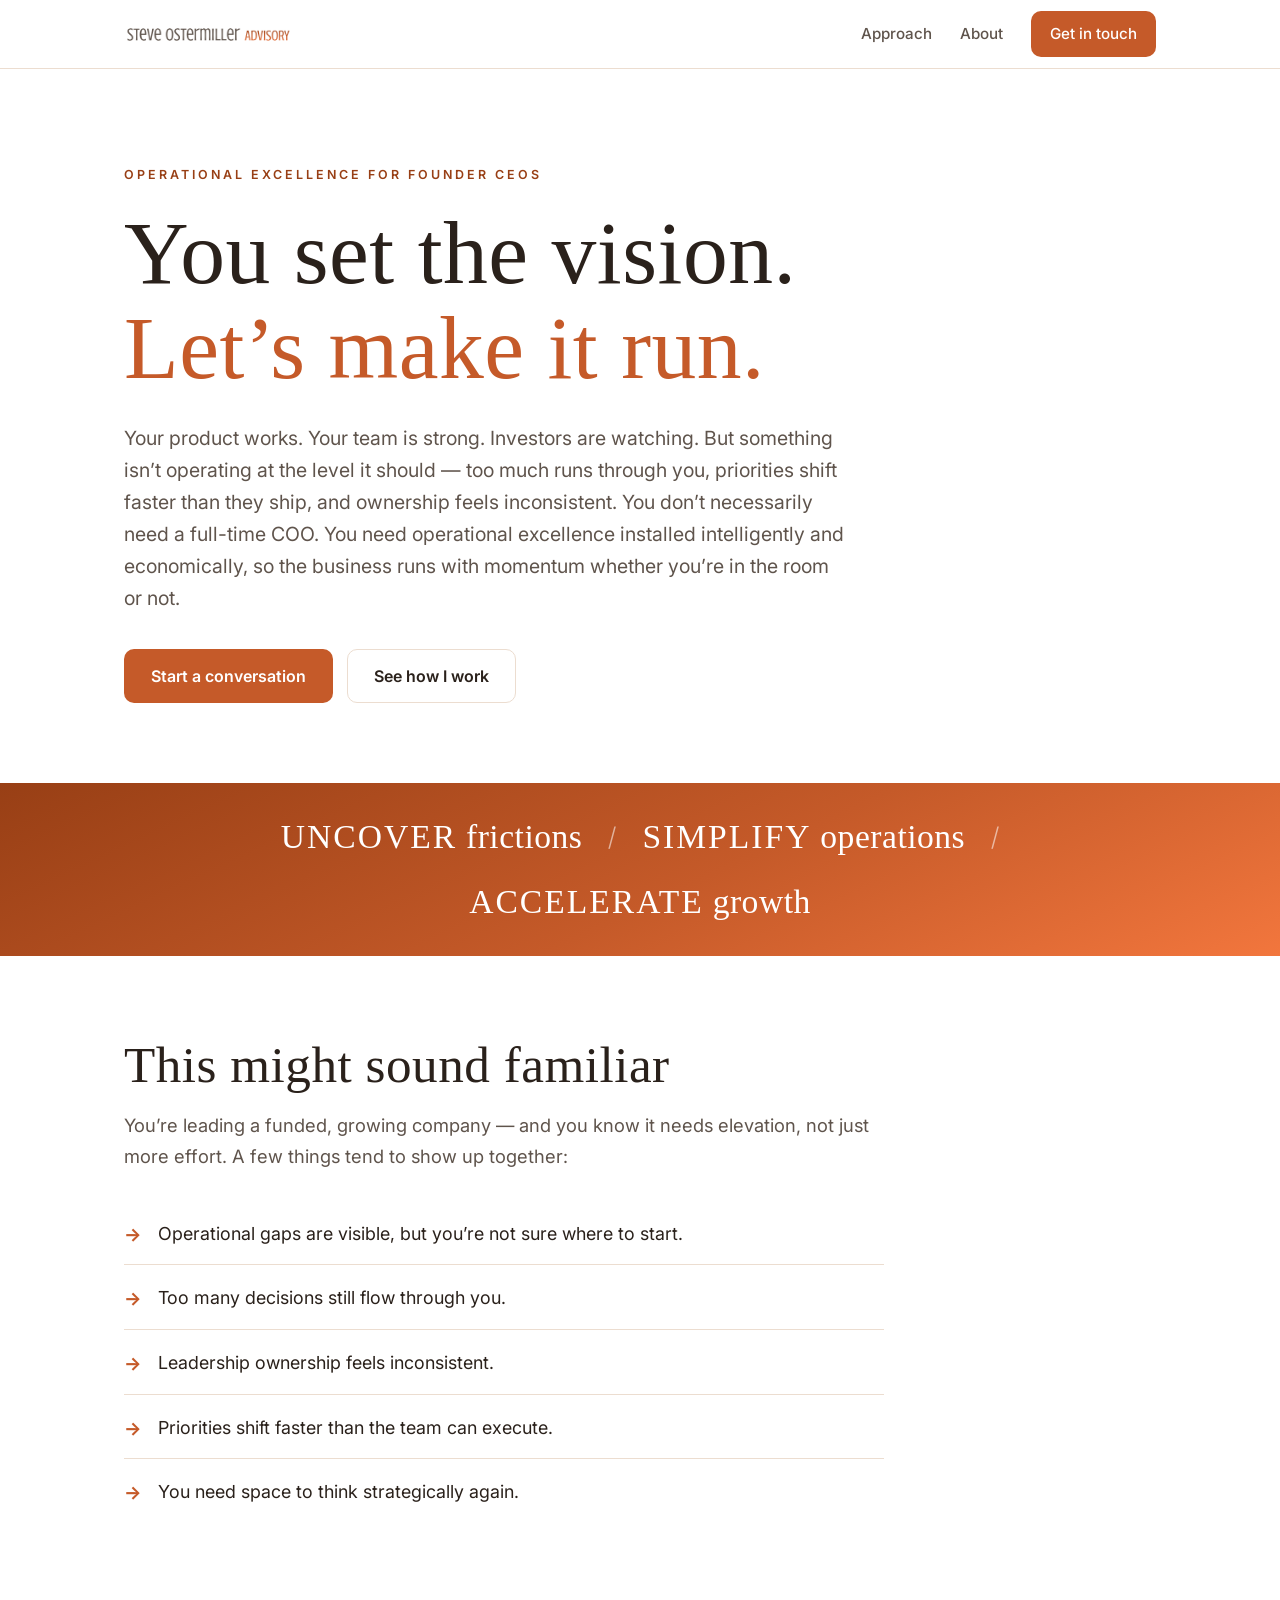
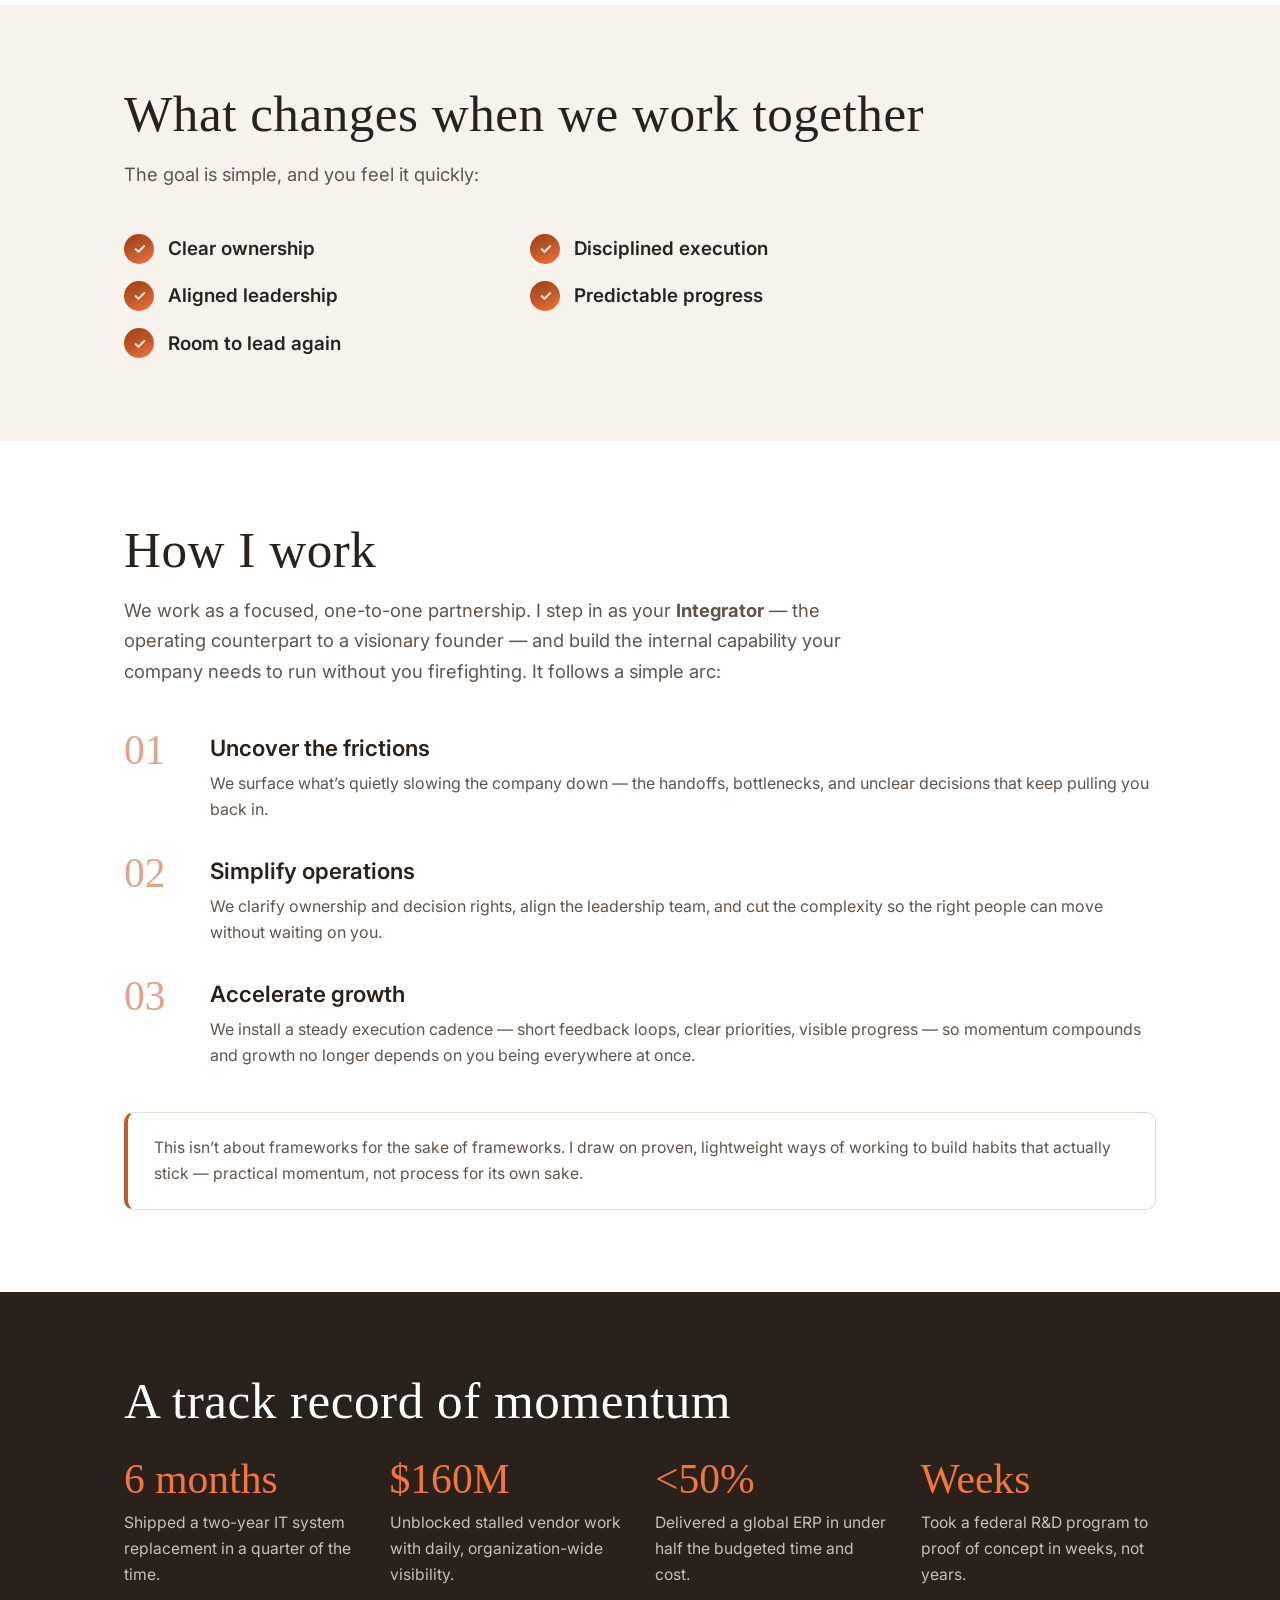
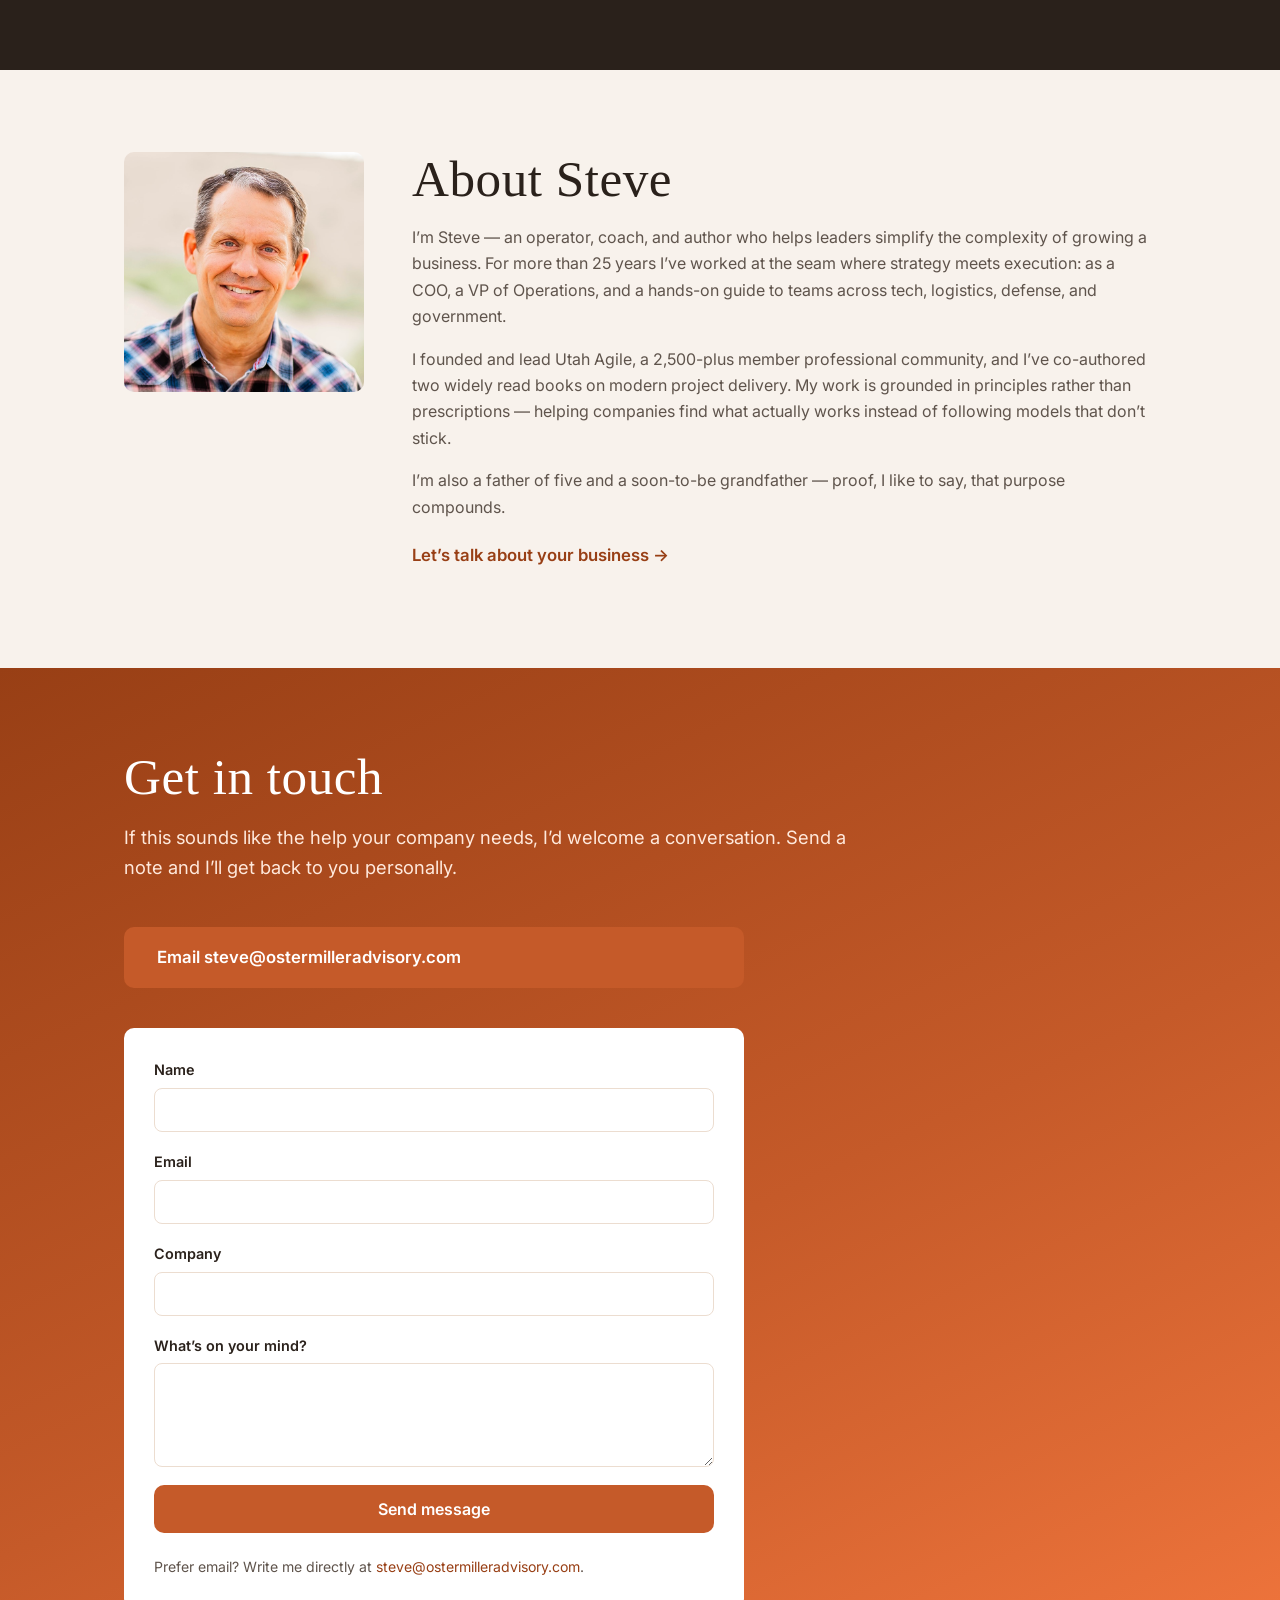
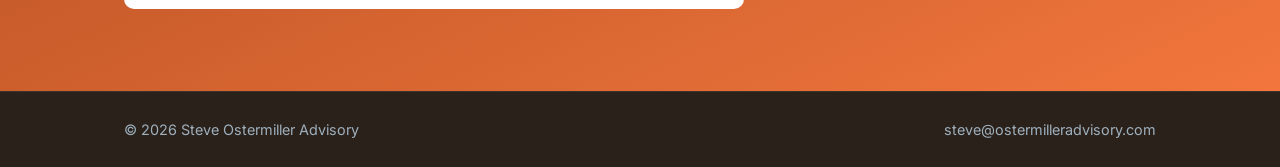
==== index.html @ d89b50d0 "Use horizontal logo image in header; solid white header bar Replace the text wordmark with the horiz" ====
<!DOCTYPE html>
<html lang="en">
<head>
  <meta charset="UTF-8">
  <meta name="viewport" content="width=device-width, initial-scale=1.0">
  <title>Steve Ostermiller Advisory — Scale without hiring a full-time COO</title>
  <meta name="description" content="Operational excellence for founder CEOs of funded, growing companies. Steve Ostermiller helps you install clear ownership, disciplined execution, and momentum — without the overhead of a full-time COO.">

  <!-- Open Graph / social preview -->
  <meta property="og:title" content="Steve Ostermiller Advisory">
  <meta property="og:description" content="You set the vision. Let's make it run. Operational excellence for founder CEOs — without hiring a full-time COO.">
  <meta property="og:type" content="website">
  <meta property="og:url" content="https://ostermilleradvisory.com">
  <meta property="og:image" content="https://ostermilleradvisory.com/brand/logo-wordmark_orangebg.png">

  <link rel="icon" type="image/png" href="brand/favicon.png">

  <!-- Fonts: "Crushed" is the brand/logo face; Inter for body -->
  <link rel="preconnect" href="https://fonts.googleapis.com">
  <link rel="preconnect" href="https://fonts.gstatic.com" crossorigin>
  <link href="https://fonts.googleapis.com/css2?family=Crushed&family=Inter:wght@400;500;600;700&display=swap" rel="stylesheet">

  <!-- Bump ?v= whenever style.css changes, so browsers fetch the new file instead of a cached copy -->
  <link rel="stylesheet" href="assets/css/style.css?v=20260706b">
</head>
<body>

  <!-- ===== Header ===== -->
  <header class="site-header">
    <div class="container header__inner">
      <a class="brand" href="#top" aria-label="Steve Ostermiller Advisory">
        <img class="brand__logo" src="brand/logo-wordmark-whitebg-horiz.png"
             alt="Steve Ostermiller Advisory" width="1584" height="396">
      </a>
      <nav class="nav">
        <a href="#approach">Approach</a>
        <a href="#about">About</a>
        <a class="btn btn--sm btn--primary" href="#contact">Get in touch</a>
      </nav>
    </div>
  </header>

  <!-- ===== Hero ===== -->
  <section class="hero" id="top">
    <div class="container">
      <p class="eyebrow">Operational excellence for founder CEOs</p>
      <h1>You set the vision.<br><span class="accent">Let&rsquo;s make it run.</span></h1>
      <p class="lead">
        Your product works. Your team is strong. Investors are watching. But something
        isn&rsquo;t operating at the level it should &mdash; too much runs through you, priorities
        shift faster than they ship, and ownership feels inconsistent. You don&rsquo;t
        necessarily need a full-time COO. You need operational excellence installed
        intelligently and economically, so the business runs with momentum whether
        you&rsquo;re in the room or not.
      </p>
      <div class="hero__cta">
        <a class="btn btn--primary" href="#contact">Start a conversation</a>
        <a class="btn btn--ghost" href="#approach">See how I work</a>
      </div>
    </div>
  </section>

  <!-- ===== Tagline band (brand triad) ===== -->
  <section class="tagline-band">
    <div class="container tagline-band__inner">
      <span class="tagline__item"><em>Uncover</em> frictions</span>
      <span class="tagline__sep" aria-hidden="true">/</span>
      <span class="tagline__item"><em>Simplify</em> operations</span>
      <span class="tagline__sep" aria-hidden="true">/</span>
      <span class="tagline__item"><em>Accelerate</em> growth</span>
    </div>
  </section>

  <!-- ===== Signals / who it's for ===== -->
  <section class="section" id="for">
    <div class="container">
      <h2 class="section__title">This might sound familiar</h2>
      <p class="section__intro">
        You&rsquo;re leading a funded, growing company &mdash; and you know it needs elevation,
        not just more effort. A few things tend to show up together:
      </p>
      <ul class="signals">
        <li>Operational gaps are visible, but you&rsquo;re not sure where to start.</li>
        <li>Too many decisions still flow through you.</li>
        <li>Leadership ownership feels inconsistent.</li>
        <li>Priorities shift faster than the team can execute.</li>
        <li>You need space to think strategically again.</li>
      </ul>
    </div>
  </section>

  <!-- ===== Outcomes ===== -->
  <section class="section section--muted" id="outcomes">
    <div class="container">
      <h2 class="section__title">What changes when we work together</h2>
      <p class="section__intro">The goal is simple, and you feel it quickly:</p>
      <div class="grid grid--outcomes">
        <div class="outcome"><span class="outcome__mark">&#10003;</span> Clear ownership</div>
        <div class="outcome"><span class="outcome__mark">&#10003;</span> Disciplined execution</div>
        <div class="outcome"><span class="outcome__mark">&#10003;</span> Aligned leadership</div>
        <div class="outcome"><span class="outcome__mark">&#10003;</span> Predictable progress</div>
        <div class="outcome"><span class="outcome__mark">&#10003;</span> Room to lead again</div>
      </div>
    </div>
  </section>

  <!-- ===== Approach ===== -->
  <section class="section" id="approach">
    <div class="container">
      <h2 class="section__title">How I work</h2>
      <p class="section__intro">
        We work as a focused, one-to-one partnership. I step in as your
        <strong>Integrator</strong> &mdash; the operating counterpart to a visionary founder &mdash;
        and build the internal capability your company needs to run without you
        firefighting. It follows a simple arc:
      </p>

      <ol class="steps">
        <li class="step">
          <span class="step__num">01</span>
          <div>
            <h3>Uncover the frictions</h3>
            <p>We surface what&rsquo;s quietly slowing the company down &mdash; the handoffs,
               bottlenecks, and unclear decisions that keep pulling you back in.</p>
          </div>
        </li>
        <li class="step">
          <span class="step__num">02</span>
          <div>
            <h3>Simplify operations</h3>
            <p>We clarify ownership and decision rights, align the leadership team, and
               cut the complexity so the right people can move without waiting on you.</p>
          </div>
        </li>
        <li class="step">
          <span class="step__num">03</span>
          <div>
            <h3>Accelerate growth</h3>
            <p>We install a steady execution cadence &mdash; short feedback loops, clear
               priorities, visible progress &mdash; so momentum compounds and growth no longer
               depends on you being everywhere at once.</p>
          </div>
        </li>
      </ol>

      <aside class="note">
        <p>
          This isn&rsquo;t about frameworks for the sake of frameworks. I draw on proven,
          lightweight ways of working to build habits that actually stick &mdash; practical
          momentum, not process for its own sake.
        </p>
      </aside>
    </div>
  </section>

  <!-- ===== Proof ===== -->
  <section class="section section--proof">
    <div class="container">
      <h2 class="section__title">A track record of momentum</h2>
      <div class="grid grid--proof">
        <div class="proof">
          <span class="proof__stat">6 months</span>
          <p>Shipped a two-year IT system replacement in a quarter of the time.</p>
        </div>
        <div class="proof">
          <span class="proof__stat">$160M</span>
          <p>Unblocked stalled vendor work with daily, organization-wide visibility.</p>
        </div>
        <div class="proof">
          <span class="proof__stat">&lt;50%</span>
          <p>Delivered a global ERP in under half the budgeted time and cost.</p>
        </div>
        <div class="proof">
          <span class="proof__stat">Weeks</span>
          <p>Took a federal R&amp;D program to proof of concept in weeks, not years.</p>
        </div>
      </div>
    </div>
  </section>

  <!-- ===== About ===== -->
  <section class="section section--muted" id="about">
    <div class="container">
      <div class="about">
        <div class="about__photo">
          <img class="about__img" src="brand/SteveOstermiller.jpeg"
               alt="Steve Ostermiller" width="240" height="240">
        </div>
        <div class="about__body">
          <h2 class="section__title">About Steve</h2>
          <p>
            I&rsquo;m Steve &mdash; an operator, coach, and author who helps leaders simplify the
            complexity of growing a business. For more than 25 years I&rsquo;ve worked at the
            seam where strategy meets execution: as a COO, a VP of Operations, and a
            hands-on guide to teams across tech, logistics, defense, and government.
          </p>
          <p>
            I founded and lead Utah Agile, a 2,500-plus member professional community,
            and I&rsquo;ve co-authored two widely read books on modern project delivery. My
            work is grounded in principles rather than prescriptions &mdash; helping companies
            find what actually works instead of following models that don&rsquo;t stick.
          </p>
          <p>
            I&rsquo;m also a father of five and a soon-to-be grandfather &mdash; proof, I like to
            say, that purpose compounds.
          </p>
          <p class="about__cta">
            <a class="link-arrow" href="#contact">Let&rsquo;s talk about your business &rarr;</a>
          </p>
        </div>
      </div>
    </div>
  </section>

  <!-- ===== Contact ===== -->
  <section class="section section--contact" id="contact">
    <div class="container">
      <h2 class="section__title">Get in touch</h2>
      <p class="section__intro">
        If this sounds like the help your company needs, I&rsquo;d welcome a conversation.
        Send a note and I&rsquo;ll get back to you personally.
      </p>

      <div class="contact">
        <!-- Primary, zero-setup contact -->
        <a class="btn btn--primary btn--lg" href="mailto:steve@ostermilleradvisory.com">
          Email steve@ostermilleradvisory.com
        </a>

        <!--
          Contact form → Formspree. The `action` posts natively if JavaScript is
          off; the fetch handler at the bottom of the page enhances it to submit
          inline (no page redirect) and show a success/error message.
        -->
        <form id="contact-form" class="contact-form"
              action="https://formspree.io/f/mkolebpv" method="POST">
          <div class="field">
            <label for="name">Name</label>
            <input type="text" id="name" name="name" required>
          </div>
          <div class="field">
            <label for="email">Email</label>
            <input type="email" id="email" name="email" required>
          </div>
          <div class="field">
            <label for="company">Company</label>
            <input type="text" id="company" name="company">
          </div>
          <div class="field">
            <label for="message">What&rsquo;s on your mind?</label>
            <textarea id="message" name="message" rows="4" required></textarea>
          </div>
          <button class="btn btn--primary" type="submit">Send message</button>
          <p class="form-note">Prefer email? Write me directly at
            <a href="mailto:steve@ostermilleradvisory.com">steve@ostermilleradvisory.com</a>.</p>
        </form>
        <p id="form-status" class="form-status" role="status" aria-live="polite" hidden></p>
      </div>
    </div>
  </section>

  <!-- ===== Footer ===== -->
  <footer class="site-footer">
    <div class="container footer__inner">
      <span>&copy; <span id="year"></span> Steve Ostermiller Advisory</span>
      <a href="mailto:steve@ostermilleradvisory.com">steve@ostermilleradvisory.com</a>
    </div>
  </footer>

  <script>
    document.getElementById('year').textContent = new Date().getFullYear();

    // Progressive-enhancement AJAX submit for the contact form (Formspree JSON API).
    // If JS is unavailable, the form's action/method still post natively.
    (function () {
      var form = document.getElementById('contact-form');
      if (!form) return;
      var status = document.getElementById('form-status');
      var btn = form.querySelector('button[type="submit"]');
      var mailto = 'steve@ostermilleradvisory.com';

      function showStatus(kind, msg) {
        status.hidden = false;
        status.className = 'form-status form-status--' + kind;
        status.textContent = msg;
      }

      form.addEventListener('submit', function (e) {
        e.preventDefault();
        btn.disabled = true;
        var label = btn.textContent;
        btn.textContent = 'Sending…';

        fetch(form.action, {
          method: 'POST',
          body: new FormData(form),
          headers: { 'Accept': 'application/json' }
        }).then(function (res) {
          if (res.ok) {
            form.hidden = true;
            showStatus('ok', "Thanks — your message is on its way. I'll get back to you personally, usually within a day or two.");
          } else {
            return res.json().then(function (data) {
              var msg = (data && data.errors)
                ? data.errors.map(function (er) { return er.message; }).join(', ')
                : 'Something went wrong. Please email me directly at ' + mailto + '.';
              showStatus('err', msg);
              btn.disabled = false;
              btn.textContent = label;
            });
          }
        }).catch(function () {
          showStatus('err', 'Network error — please email me directly at ' + mailto + '.');
          btn.disabled = false;
          btn.textContent = label;
        });
      });
    })();
  </script>
</body>
</html>
---- assets/css/style.css ----
/* =========================================================
   Steve Ostermiller Advisory
   BRAND TOKENS — swap these once the real logo/banner colors
   and fonts are confirmed. Everything below references them.
   ========================================================= */
:root {
  /* Brand colors — sampled directly from the SOa logo gradient */
  --brand-1:        #983f15;   /* deep rust (top of gradient) */
  --brand-2:        #f2763d;   /* warm orange (bottom of gradient) */
  --brand-grad:     linear-gradient(155deg, #983f15 0%, #c55a29 55%, #f2763d 100%);

  --color-ink:      #2a211b;   /* warm near-black — primary text */
  --color-ink-2:    #5f544c;   /* secondary text */
  --color-accent:   #c55a29;   /* brand orange — CTAs / highlights */
  --color-accent-d: #983f15;   /* accent hover / deep rust */
  --color-bg:       #ffffff;   /* page background */
  --color-muted:    #f8f2ec;   /* warm off-white section background */
  --color-line:     #ecddd0;   /* hairline borders */

  /* Type — "Crushed" is the brand display face; Inter for readable body/detail */
  --font-display: "Crushed", Georgia, "Times New Roman", serif;
  --font-body: "Inter", -apple-system, BlinkMacSystemFont, "Segoe UI", Helvetica, Arial, sans-serif;

  /* Layout */
  --maxw: 1080px;
  --radius: 10px;
}

/* ===== Base ===== */
* { box-sizing: border-box; }
html { scroll-behavior: smooth; }
body {
  margin: 0;
  font-family: var(--font-body);
  color: var(--color-ink);
  background: var(--color-bg);
  line-height: 1.65;
  -webkit-font-smoothing: antialiased;
}
.container { width: 100%; max-width: var(--maxw); margin: 0 auto; padding: 0 24px; }

/* Crushed is a tall, condensed display face — big sizes + a touch of tracking read best */
h1, h2 { font-family: var(--font-display); font-weight: 400; line-height: 1.06; letter-spacing: .5px; color: var(--color-ink); }
h3 { font-family: var(--font-body); font-weight: 600; line-height: 1.25; color: var(--color-ink); }
a { color: var(--color-accent-d); text-decoration: none; }
a:hover { text-decoration: underline; }

/* ===== Header ===== */
.site-header {
  position: sticky; top: 0; z-index: 20;
  background: #ffffff;
  border-bottom: 1px solid var(--color-line);
}
.header__inner { display: flex; align-items: center; justify-content: space-between; height: 68px; }
.brand { display: flex; align-items: center; flex-shrink: 0; }
.brand:hover { text-decoration: none; }
.brand__logo { display: block; height: 42px; width: auto; }
.nav { display: flex; align-items: center; gap: 28px; }
.nav a { color: var(--color-ink-2); font-size: .95rem; font-weight: 500; }
.nav a:hover { color: var(--color-ink); text-decoration: none; }
.nav .btn { color: #fff; }

/* ===== Buttons ===== */
.btn {
  display: inline-block; cursor: pointer;
  font-family: var(--font-body); font-weight: 600; font-size: 1rem;
  padding: 13px 26px; border-radius: var(--radius);
  border: 1.5px solid transparent; transition: all .15s ease;
  white-space: nowrap;
}
.btn:hover { text-decoration: none; transform: translateY(-1px); }
.btn--primary { background: var(--color-accent); color: #fff; }
.btn--primary:hover { background: var(--color-accent-d); color: #fff; }
.btn--ghost { background: transparent; color: var(--color-ink); border-color: var(--color-line); }
.btn--ghost:hover { border-color: var(--color-ink); }
.btn--sm { padding: 9px 18px; font-size: .9rem; }
.btn--lg { padding: 16px 32px; font-size: 1.05rem; }

/* ===== Hero ===== */
.hero { padding: 96px 0 80px; }
.eyebrow {
  text-transform: uppercase; letter-spacing: 3px; font-size: .78rem;
  font-weight: 600; color: var(--color-accent-d); margin: 0 0 20px;
}
.hero h1 { font-size: clamp(3.2rem, 8vw, 5.6rem); margin: 0 0 26px; }
.hero h1 .accent { color: var(--color-accent); }

/* ===== Tagline band (brand triad) ===== */
.tagline-band { background: var(--brand-grad); }
.tagline-band__inner {
  display: flex; align-items: center; justify-content: center;
  flex-wrap: wrap; gap: 10px 26px; padding: 26px 24px;
}
.tagline__item {
  font-family: var(--font-display); color: #fff;
  font-size: clamp(1.4rem, 3.2vw, 2.1rem); letter-spacing: .5px;
}
.tagline__item em { font-style: normal; text-transform: uppercase; letter-spacing: 2px; }
.tagline__sep { color: rgba(255,255,255,0.55); font-size: 1.6rem; font-weight: 300; }
.lead { font-size: 1.22rem; color: var(--color-ink-2); max-width: 720px; margin: 0 0 34px; }
.hero__cta { display: flex; gap: 14px; flex-wrap: wrap; }

/* ===== Sections ===== */
.section, .hero { scroll-margin-top: 80px; }
.section { padding: 82px 0; }
.section--muted { background: var(--color-muted); }
.section__title { font-size: clamp(2.2rem, 5vw, 3.2rem); margin: 0 0 18px; }
.section__intro { font-size: 1.15rem; color: var(--color-ink-2); max-width: 760px; margin: 0 0 44px; }

/* ===== Grids / cards ===== */
.grid { display: grid; gap: 24px; }
.grid--2 { grid-template-columns: repeat(2, 1fr); }
.grid--3 { grid-template-columns: repeat(3, 1fr); }

.card {
  background: #fff; border: 1px solid var(--color-line);
  border-radius: var(--radius); padding: 30px 28px;
}
.card h3 { font-size: 1.2rem; margin: 0 0 12px; }
.card p { margin: 0; color: var(--color-ink-2); }

/* ===== Signals list ===== */
.signals { list-style: none; margin: 0; padding: 0; display: grid; gap: 14px; max-width: 760px; }
.signals li {
  position: relative; padding: 4px 0 4px 34px;
  font-size: 1.12rem; color: var(--color-ink); border-bottom: 1px solid var(--color-line);
  padding-bottom: 16px;
}
.signals li:last-child { border-bottom: 0; }
.signals li::before {
  content: "\2192"; position: absolute; left: 0; top: 4px;
  color: var(--color-accent); font-weight: 700; font-size: 1.15rem;
}

/* ===== Outcomes ===== */
.grid--outcomes { grid-template-columns: repeat(2, 1fr); gap: 16px 32px; max-width: 780px; }
.outcome {
  display: flex; align-items: center; gap: 14px;
  font-size: 1.18rem; font-weight: 600; color: var(--color-ink);
}
.outcome__mark {
  flex: none; width: 30px; height: 30px; border-radius: 50%;
  background: var(--brand-grad); color: #fff;
  display: inline-flex; align-items: center; justify-content: center; font-size: .95rem;
}

/* ===== Steps ===== */
.steps { list-style: none; margin: 0; padding: 0; display: grid; gap: 30px; counter-reset: step; }
.step { display: grid; grid-template-columns: 64px 1fr; gap: 22px; align-items: start; }
.step__num {
  font-family: var(--font-display); font-size: 2.6rem; line-height: 1;
  color: var(--color-accent); opacity: .55;
}
.step h3 { font-size: 1.4rem; margin: 4px 0 8px; }
.step p { margin: 0; color: var(--color-ink-2); }

/* ===== Proof band ===== */
.section--proof { background: var(--color-ink); }
.section--proof .section__title { color: #fff; }
.grid--proof { grid-template-columns: repeat(4, 1fr); gap: 30px; margin-top: 30px; }
.proof__stat {
  display: block; font-family: var(--font-display); font-size: 2.6rem;
  color: var(--brand-2); line-height: 1.05; margin-bottom: 8px;
}
.proof p { margin: 0; color: #c9c0b8; font-size: .98rem; }

.feature { padding: 6px 0; }
.feature h3 {
  font-size: 1.35rem; margin: 0 0 10px; padding-left: 18px;
  border-left: 3px solid var(--color-accent);
}
.feature p { margin: 0 0 0 18px; color: var(--color-ink-2); }

/* ===== Note / disclaimer ===== */
.note {
  margin-top: 44px; padding: 22px 26px;
  background: #fff; border: 1px solid var(--color-line);
  border-left: 4px solid var(--color-accent); border-radius: var(--radius);
}
.note p { margin: 0; color: var(--color-ink-2); font-size: .98rem; }

/* ===== About ===== */
.about { display: grid; grid-template-columns: 240px 1fr; gap: 48px; align-items: start; }
.about__img {
  width: 240px; height: 240px; border-radius: var(--radius);
  object-fit: cover; display: block;
}
.about__photo-placeholder {
  width: 240px; height: 240px; border-radius: var(--radius);
  background: var(--brand-grad); color: #fff;
  display: flex; align-items: center; justify-content: center;
  font-family: var(--font-display); font-size: 4rem; letter-spacing: 2px;
}
.about__body p { color: var(--color-ink-2); }
.about__cta { margin-top: 22px; }
.link-arrow { font-weight: 600; font-size: 1.05rem; }

/* ===== Contact ===== */
.section--contact { background: var(--brand-grad); }
.section--contact .section__title { color: #fff; }
.section--contact .section__intro { color: #ffe9dc; }
.contact { display: grid; gap: 40px; max-width: 620px; }
.contact-form {
  background: #fff; padding: 30px; border-radius: var(--radius);
  display: grid; gap: 18px;
}
.field { display: grid; gap: 6px; }
.field label { font-weight: 600; font-size: .9rem; color: var(--color-ink); }
.field input, .field textarea {
  font-family: var(--font-body); font-size: 1rem;
  padding: 11px 14px; border: 1px solid var(--color-line);
  border-radius: 8px; background: #fff; color: var(--color-ink);
}
.field input:focus, .field textarea:focus {
  outline: none; border-color: var(--color-accent);
  box-shadow: 0 0 0 3px rgba(185,118,47,0.15);
}
.form-note { margin: 4px 0 0; font-size: .88rem; color: var(--color-ink-2); }
.form-status { margin: 0; font-size: 1.08rem; line-height: 1.5; border-radius: var(--radius); }
.form-status--ok {
  color: #fff; background: rgba(255,255,255,0.14);
  border: 1px solid rgba(255,255,255,0.35); padding: 22px 26px;
}
.form-status--err {
  color: #fff; background: rgba(0,0,0,0.20);
  border-left: 4px solid #fff; padding: 14px 18px;
}

/* ===== Footer ===== */
.site-footer { background: var(--color-ink); border-top: 1px solid rgba(255,255,255,0.08); padding: 26px 0; }
.footer__inner { display: flex; justify-content: space-between; align-items: center; flex-wrap: wrap; gap: 10px; }
.site-footer, .site-footer a { color: #9fb0bd; font-size: .9rem; }
.site-footer a:hover { color: #fff; }

/* ===== Responsive ===== */
@media (max-width: 860px) {
  .grid--2, .grid--3, .grid--outcomes { grid-template-columns: 1fr; }
  .grid--proof { grid-template-columns: repeat(2, 1fr); }
  .about { grid-template-columns: 1fr; gap: 28px; }
  .about__photo-placeholder { width: 160px; height: 160px; font-size: 2.4rem; }
  .about__img { width: 160px; height: 160px; }
  .nav a:not(.btn) { display: none; }
  .hero { padding: 64px 0 56px; }
  .section { padding: 60px 0; }
}

@media (max-width: 520px) {
  .grid--proof { grid-template-columns: 1fr; }
  .grid--outcomes { gap: 14px; }
  .step { grid-template-columns: 48px 1fr; gap: 14px; }
  .step__num { font-size: 2rem; }
  /* Fit the header logo + button comfortably on small screens */
  .header__inner { gap: 12px; }
  .brand__logo { height: 32px; }
  .btn--sm { padding: 8px 14px; font-size: .82rem; }
}
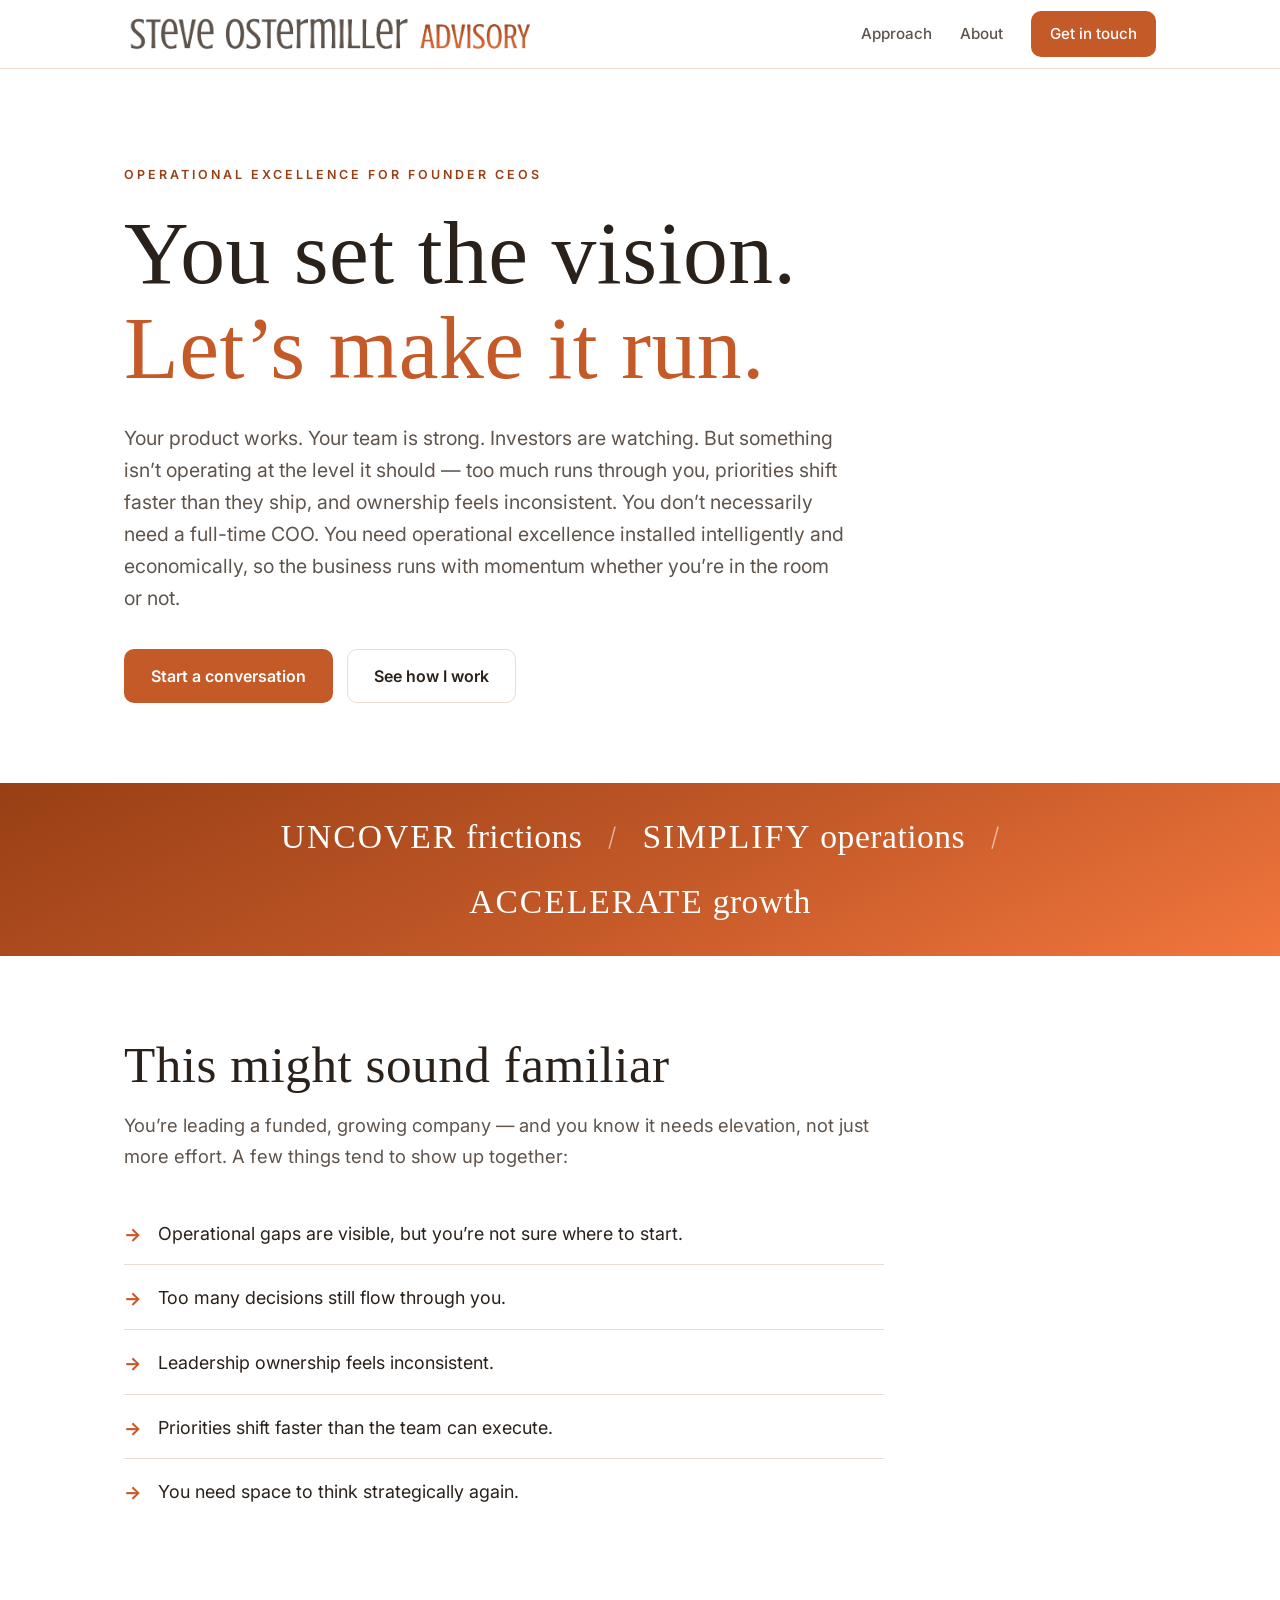
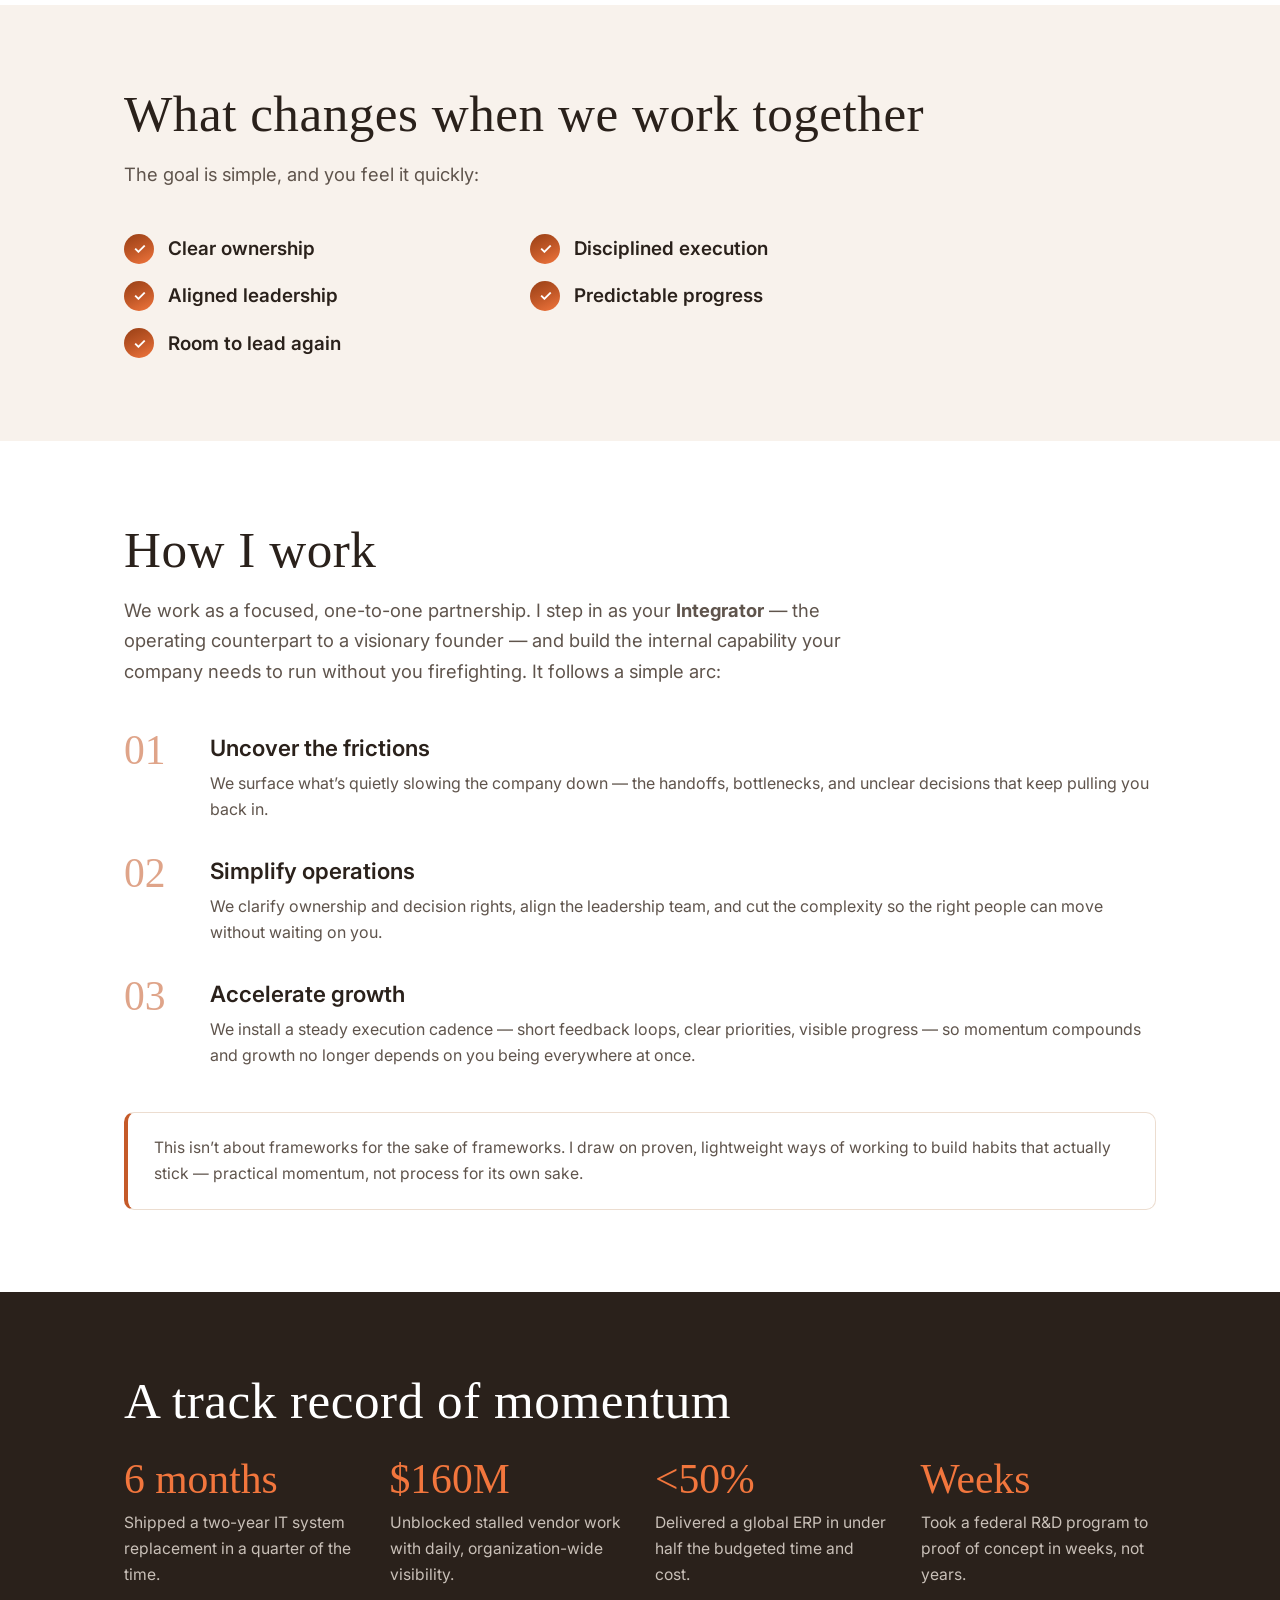
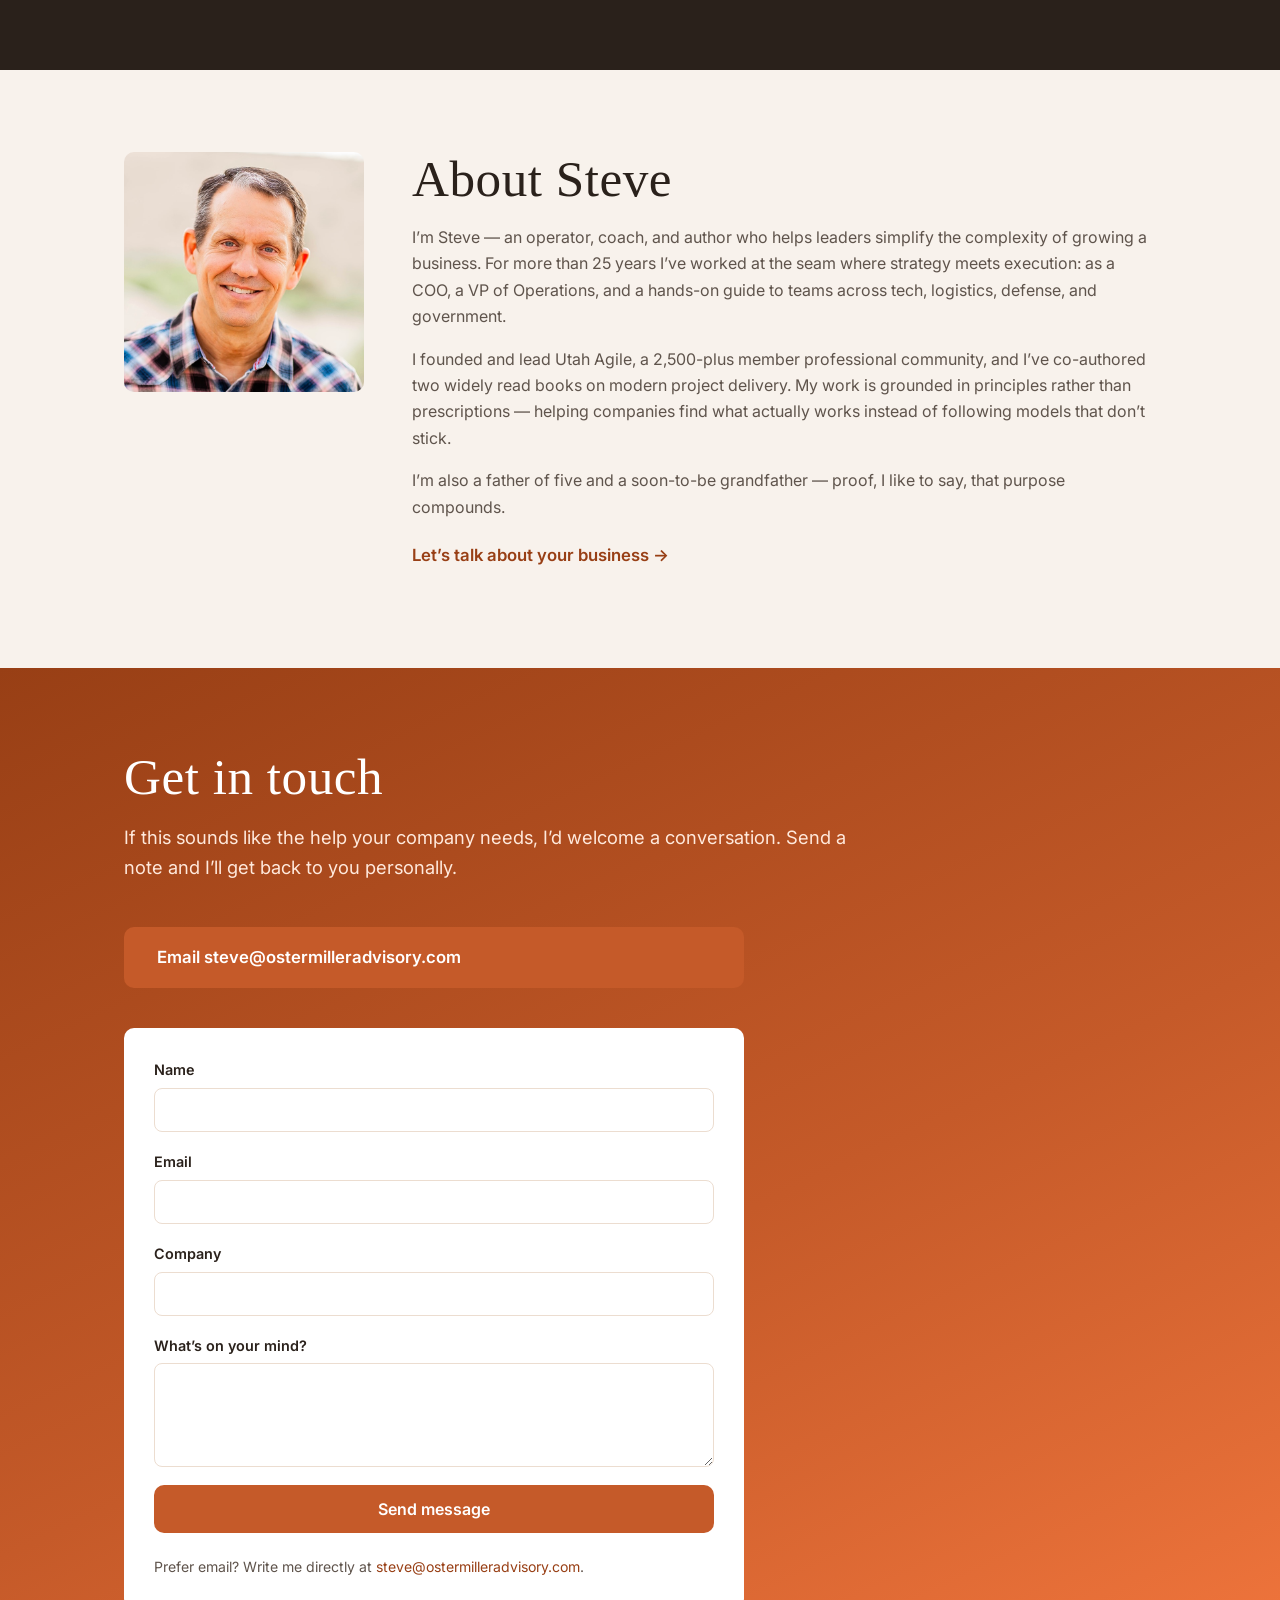
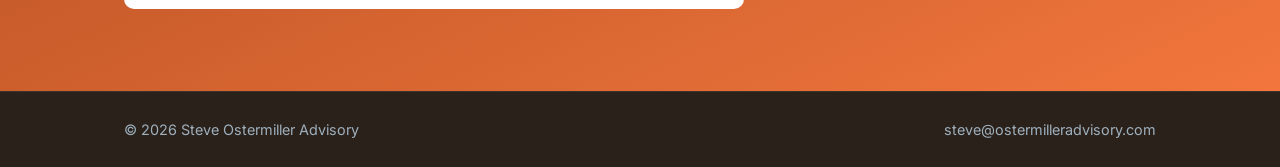
==== commit 14e6d269: "Use transparent header logo, restore frosted header, enlarge logo Switch header to the transparent h" ====
--- a/index.html
+++ b/index.html
@@ -21,7 +21,7 @@
   <link href="https://fonts.googleapis.com/css2?family=Crushed&family=Inter:wght@400;500;600;700&display=swap" rel="stylesheet">
 
   <!-- Bump ?v= whenever style.css changes, so browsers fetch the new file instead of a cached copy -->
-  <link rel="stylesheet" href="assets/css/style.css?v=20260706b">
+  <link rel="stylesheet" href="assets/css/style.css?v=20260706c">
 </head>
 <body>
 
@@ -29,8 +29,8 @@
   <header class="site-header">
     <div class="container header__inner">
       <a class="brand" href="#top" aria-label="Steve Ostermiller Advisory">
-        <img class="brand__logo" src="brand/logo-wordmark-whitebg-horiz.png"
-             alt="Steve Ostermiller Advisory" width="1584" height="396">
+        <img class="brand__logo" src="brand/logo-wordmark-whitebg-horiz-nobg.png"
+             alt="Steve Ostermiller Advisory" width="991" height="111">
       </a>
       <nav class="nav">
         <a href="#approach">Approach</a>
--- a/assets/css/style.css
+++ b/assets/css/style.css
@@ -48,13 +48,14 @@
 /* ===== Header ===== */
 .site-header {
   position: sticky; top: 0; z-index: 20;
-  background: #ffffff;
+  background: rgba(255,255,255,0.92);
+  backdrop-filter: saturate(150%) blur(8px);
   border-bottom: 1px solid var(--color-line);
 }
 .header__inner { display: flex; align-items: center; justify-content: space-between; height: 68px; }
 .brand { display: flex; align-items: center; flex-shrink: 0; }
 .brand:hover { text-decoration: none; }
-.brand__logo { display: block; height: 42px; width: auto; }
+.brand__logo { display: block; height: 46px; width: auto; }
 .nav { display: flex; align-items: center; gap: 28px; }
 .nav a { color: var(--color-ink-2); font-size: .95rem; font-weight: 500; }
 .nav a:hover { color: var(--color-ink); text-decoration: none; }
@@ -240,6 +241,7 @@
   .about__photo-placeholder { width: 160px; height: 160px; font-size: 2.4rem; }
   .about__img { width: 160px; height: 160px; }
   .nav a:not(.btn) { display: none; }
+  .brand__logo { height: 38px; }
   .hero { padding: 64px 0 56px; }
   .section { padding: 60px 0; }
 }
@@ -249,8 +251,8 @@
   .grid--outcomes { gap: 14px; }
   .step { grid-template-columns: 48px 1fr; gap: 14px; }
   .step__num { font-size: 2rem; }
-  /* Fit the header logo + button comfortably on small screens */
+  /* Fit the header logo + button comfortably on small screens (scale by width) */
   .header__inner { gap: 12px; }
-  .brand__logo { height: 32px; }
-  .btn--sm { padding: 8px 14px; font-size: .82rem; }
-}
+  .brand__logo { height: auto; width: min(175px, 46vw); }
+  .btn--sm { padding: 7px 13px; font-size: .8rem; }
+}
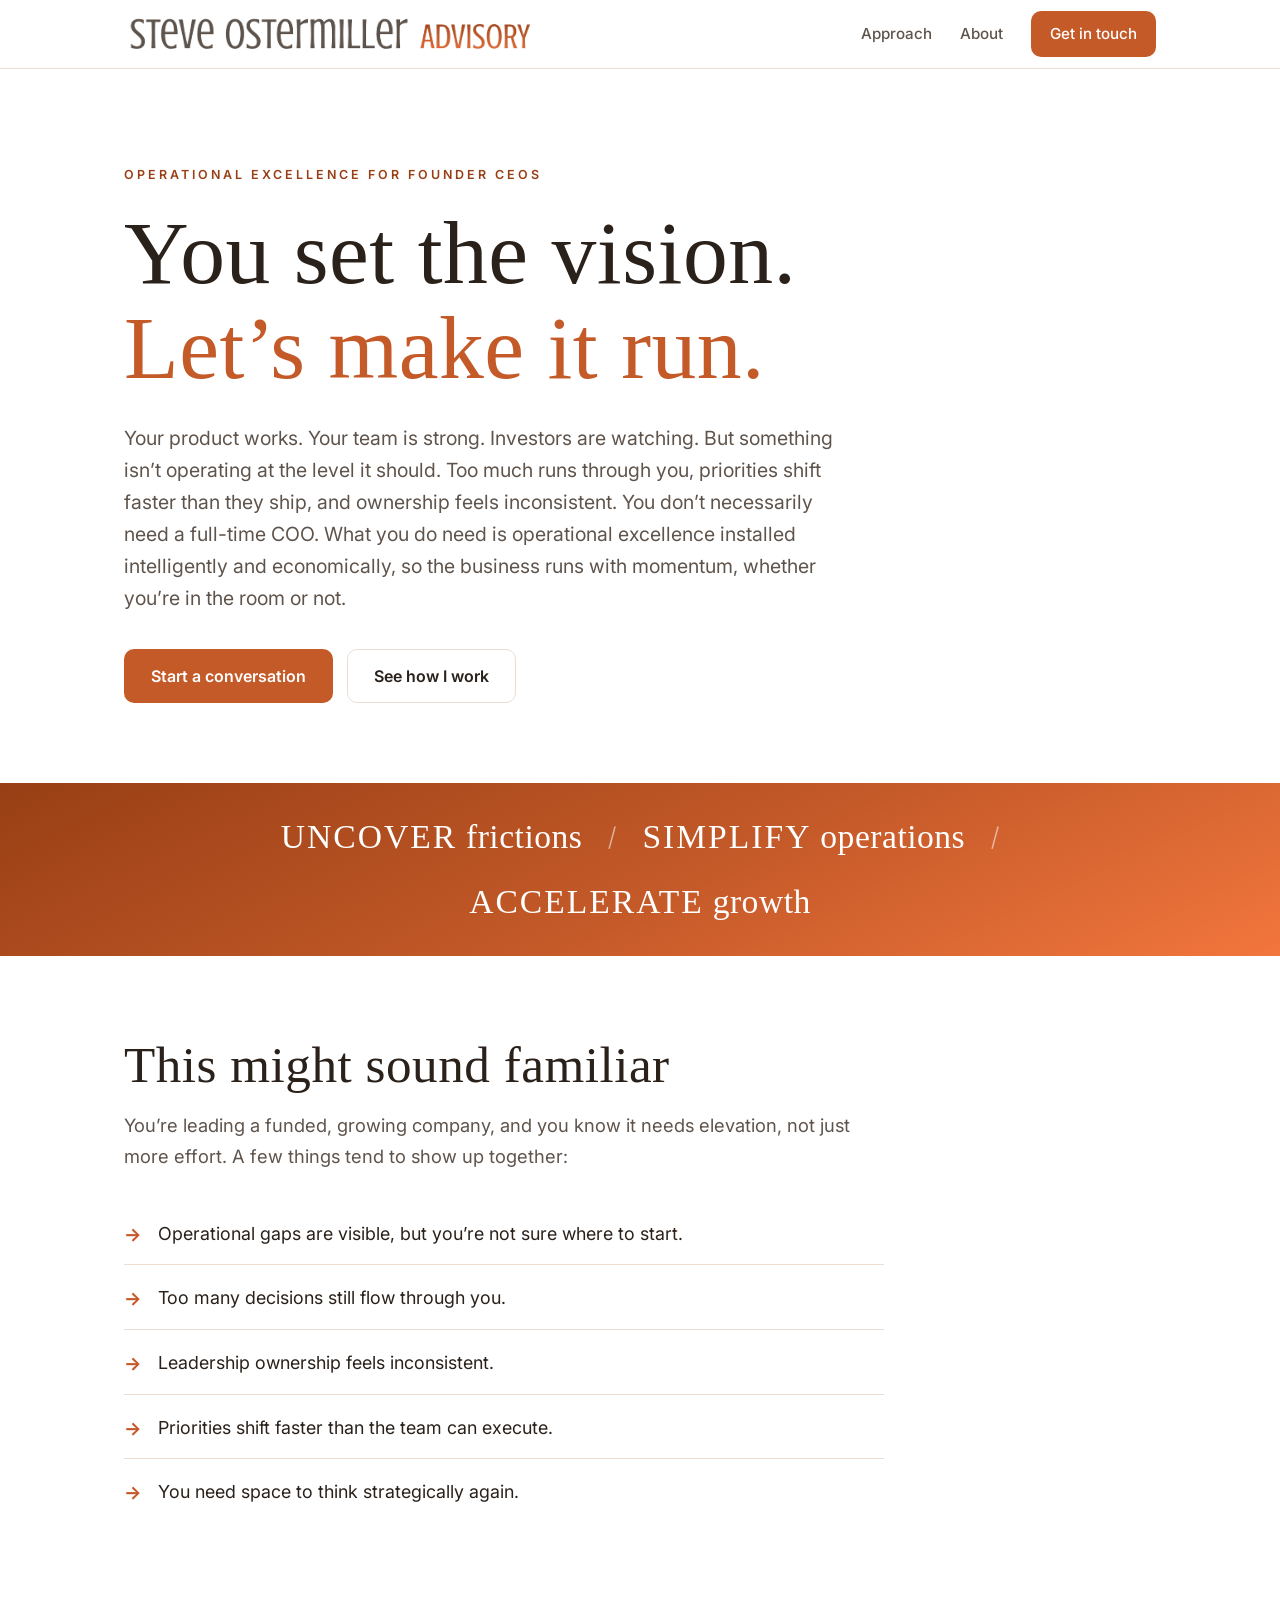
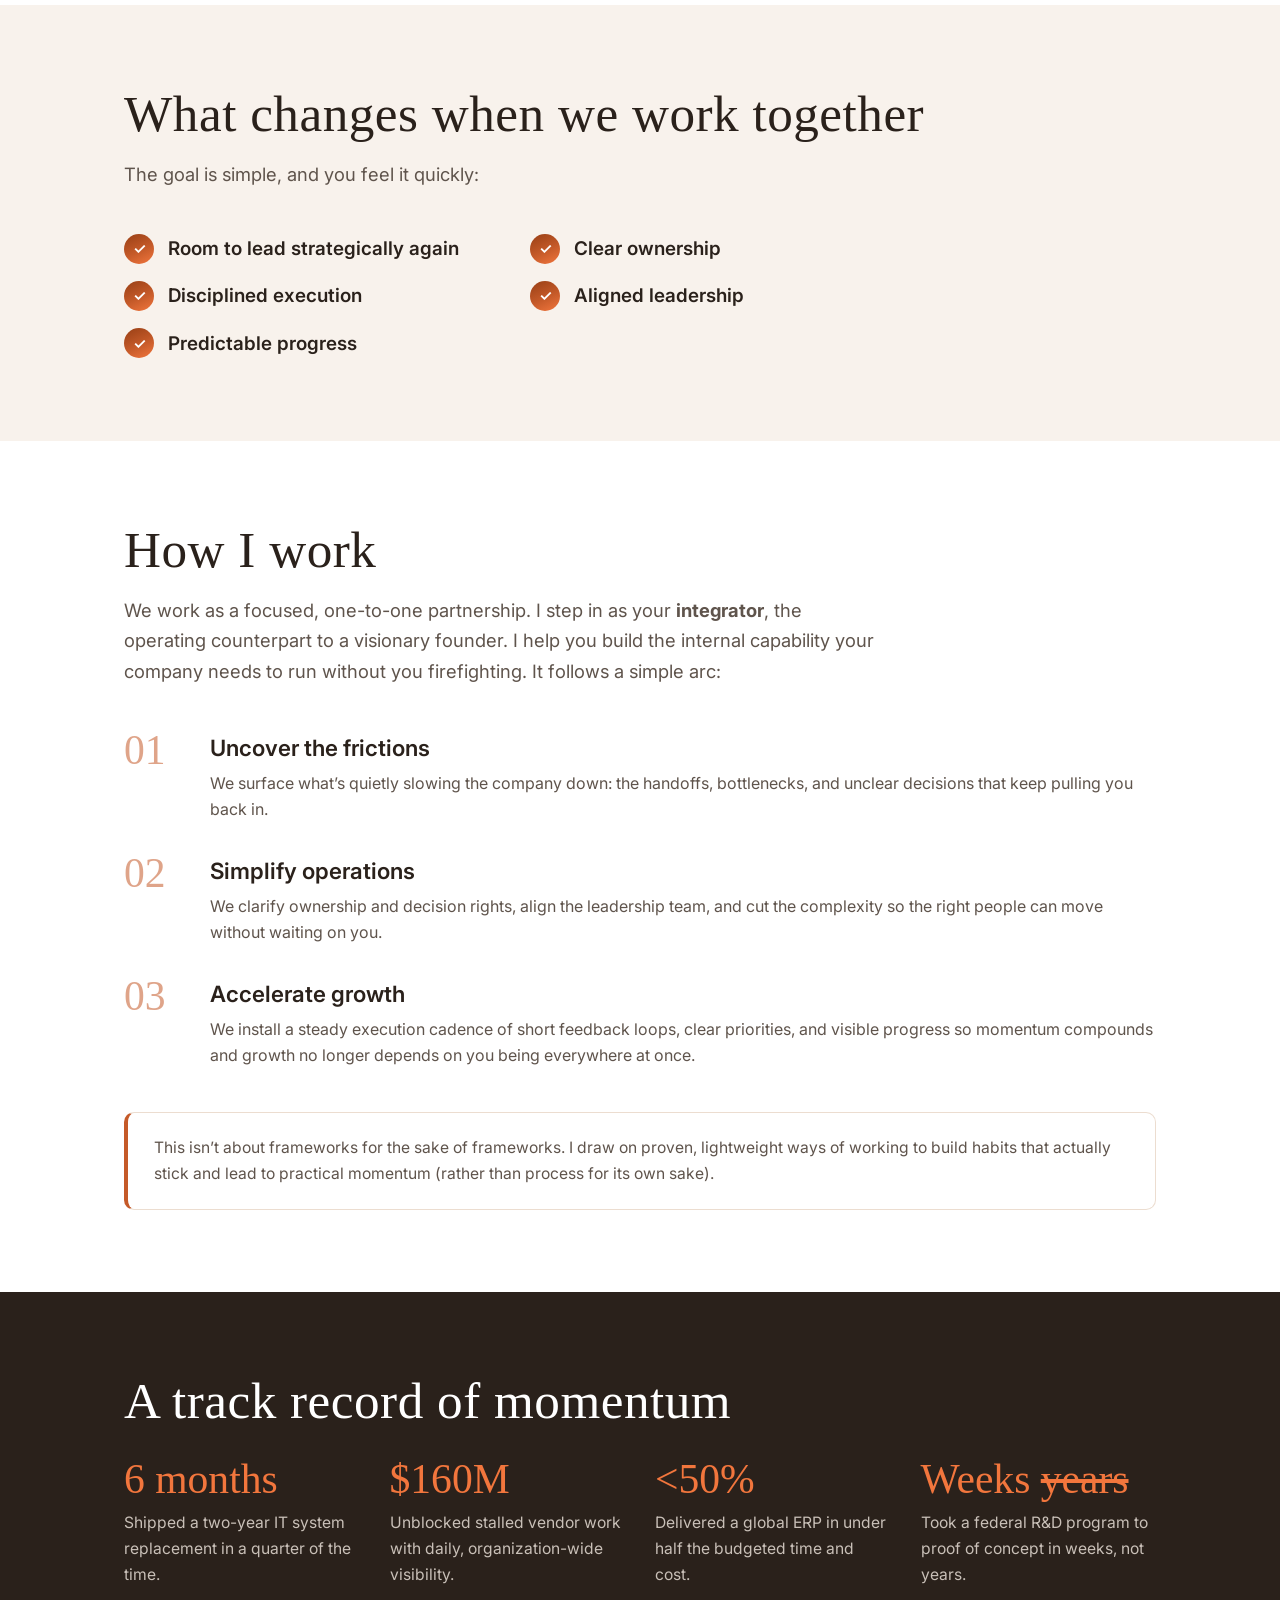
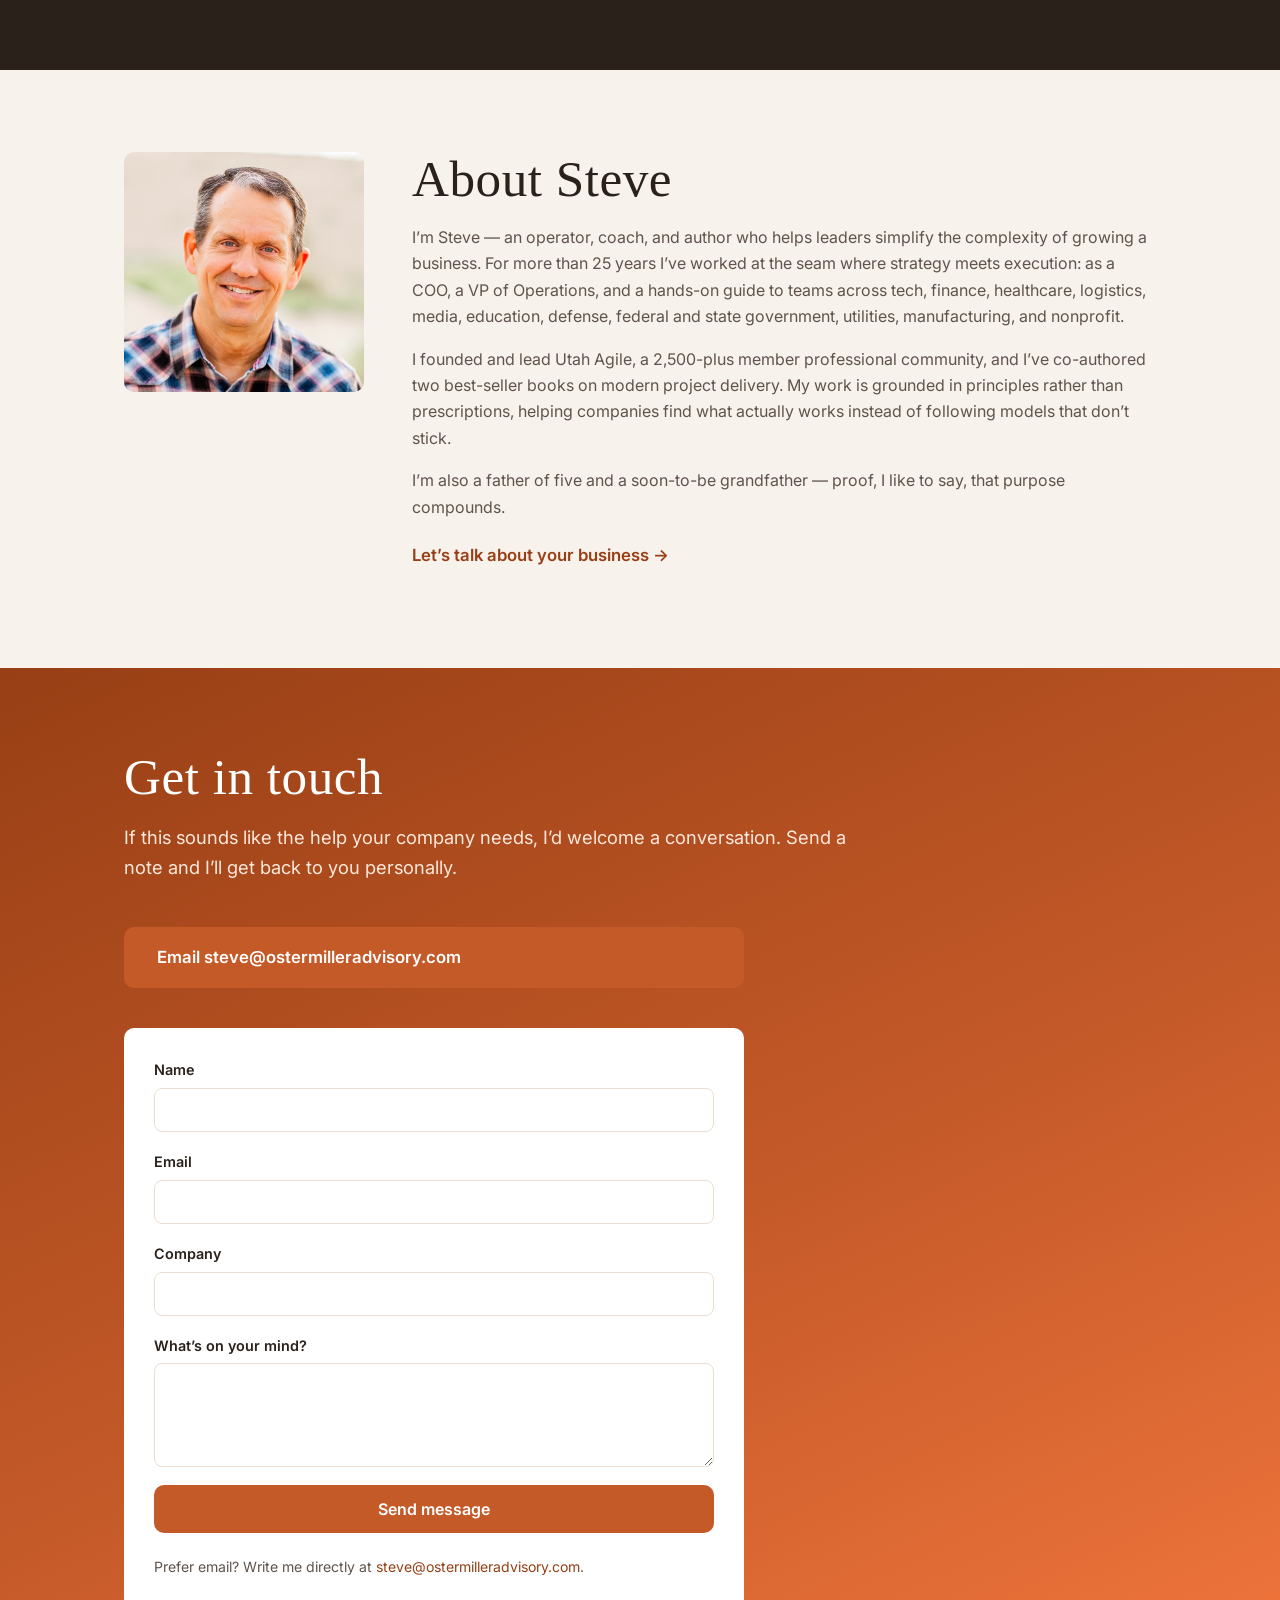
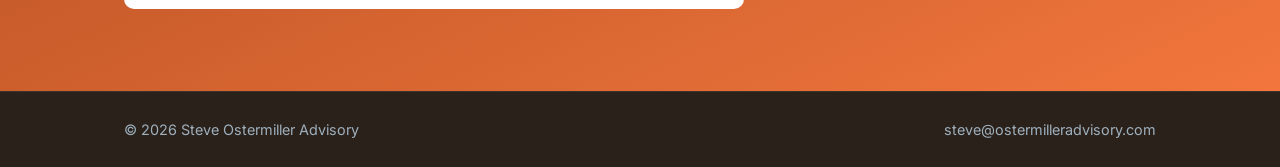
==== commit 222808d9: "Copy edits to homepage (hero, outcomes order, approach, note) Co-Authored-By: Claude Opus 4.8 <norep" ====
--- a/index.html
+++ b/index.html
@@ -47,10 +47,10 @@
       <h1>You set the vision.<br><span class="accent">Let&rsquo;s make it run.</span></h1>
       <p class="lead">
         Your product works. Your team is strong. Investors are watching. But something
-        isn&rsquo;t operating at the level it should &mdash; too much runs through you, priorities
+        isn&rsquo;t operating at the level it should. Too much runs through you, priorities
         shift faster than they ship, and ownership feels inconsistent. You don&rsquo;t
-        necessarily need a full-time COO. You need operational excellence installed
-        intelligently and economically, so the business runs with momentum whether
+        necessarily need a full-time COO. What you do need is operational excellence installed
+        intelligently and economically, so the business runs with momentum, whether
         you&rsquo;re in the room or not.
       </p>
       <div class="hero__cta">
@@ -76,7 +76,7 @@
     <div class="container">
       <h2 class="section__title">This might sound familiar</h2>
       <p class="section__intro">
-        You&rsquo;re leading a funded, growing company &mdash; and you know it needs elevation,
+        You&rsquo;re leading a funded, growing company, and you know it needs elevation,
         not just more effort. A few things tend to show up together:
       </p>
       <ul class="signals">
@@ -95,11 +95,11 @@
       <h2 class="section__title">What changes when we work together</h2>
       <p class="section__intro">The goal is simple, and you feel it quickly:</p>
       <div class="grid grid--outcomes">
+        <div class="outcome"><span class="outcome__mark">&#10003;</span> Room to lead strategically again</div>
         <div class="outcome"><span class="outcome__mark">&#10003;</span> Clear ownership</div>
         <div class="outcome"><span class="outcome__mark">&#10003;</span> Disciplined execution</div>
         <div class="outcome"><span class="outcome__mark">&#10003;</span> Aligned leadership</div>
         <div class="outcome"><span class="outcome__mark">&#10003;</span> Predictable progress</div>
-        <div class="outcome"><span class="outcome__mark">&#10003;</span> Room to lead again</div>
       </div>
     </div>
   </section>
@@ -110,8 +110,8 @@
       <h2 class="section__title">How I work</h2>
       <p class="section__intro">
         We work as a focused, one-to-one partnership. I step in as your
-        <strong>Integrator</strong> &mdash; the operating counterpart to a visionary founder &mdash;
-        and build the internal capability your company needs to run without you
+        <strong>integrator</strong>, the operating counterpart to a visionary founder. I help you
+         build the internal capability your company needs to run without you
         firefighting. It follows a simple arc:
       </p>
 
@@ -120,7 +120,7 @@
           <span class="step__num">01</span>
           <div>
             <h3>Uncover the frictions</h3>
-            <p>We surface what&rsquo;s quietly slowing the company down &mdash; the handoffs,
+            <p>We surface what&rsquo;s quietly slowing the company down: the handoffs,
                bottlenecks, and unclear decisions that keep pulling you back in.</p>
           </div>
         </li>
@@ -136,8 +136,8 @@
           <span class="step__num">03</span>
           <div>
             <h3>Accelerate growth</h3>
-            <p>We install a steady execution cadence &mdash; short feedback loops, clear
-               priorities, visible progress &mdash; so momentum compounds and growth no longer
+            <p>We install a steady execution cadence of short feedback loops, clear
+               priorities, and visible progress so momentum compounds and growth no longer
                depends on you being everywhere at once.</p>
           </div>
         </li>
@@ -146,8 +146,8 @@
       <aside class="note">
         <p>
           This isn&rsquo;t about frameworks for the sake of frameworks. I draw on proven,
-          lightweight ways of working to build habits that actually stick &mdash; practical
-          momentum, not process for its own sake.
+          lightweight ways of working to build habits that actually stick and lead to practical
+          momentum (rather than process for its own sake).
         </p>
       </aside>
     </div>
@@ -171,7 +171,7 @@
           <p>Delivered a global ERP in under half the budgeted time and cost.</p>
         </div>
         <div class="proof">
-          <span class="proof__stat">Weeks</span>
+          <span class="proof__stat">Weeks <s>years</s></span>
           <p>Took a federal R&amp;D program to proof of concept in weeks, not years.</p>
         </div>
       </div>
@@ -192,12 +192,12 @@
             I&rsquo;m Steve &mdash; an operator, coach, and author who helps leaders simplify the
             complexity of growing a business. For more than 25 years I&rsquo;ve worked at the
             seam where strategy meets execution: as a COO, a VP of Operations, and a
-            hands-on guide to teams across tech, logistics, defense, and government.
+            hands-on guide to teams across tech, finance, healthcare, logistics, media, education, defense, federal and state government, utilities, manufacturing, and nonprofit.
           </p>
           <p>
             I founded and lead Utah Agile, a 2,500-plus member professional community,
-            and I&rsquo;ve co-authored two widely read books on modern project delivery. My
-            work is grounded in principles rather than prescriptions &mdash; helping companies
+            and I&rsquo;ve co-authored two best-seller books on modern project delivery. My
+            work is grounded in principles rather than prescriptions, helping companies
             find what actually works instead of following models that don&rsquo;t stick.
           </p>
           <p>
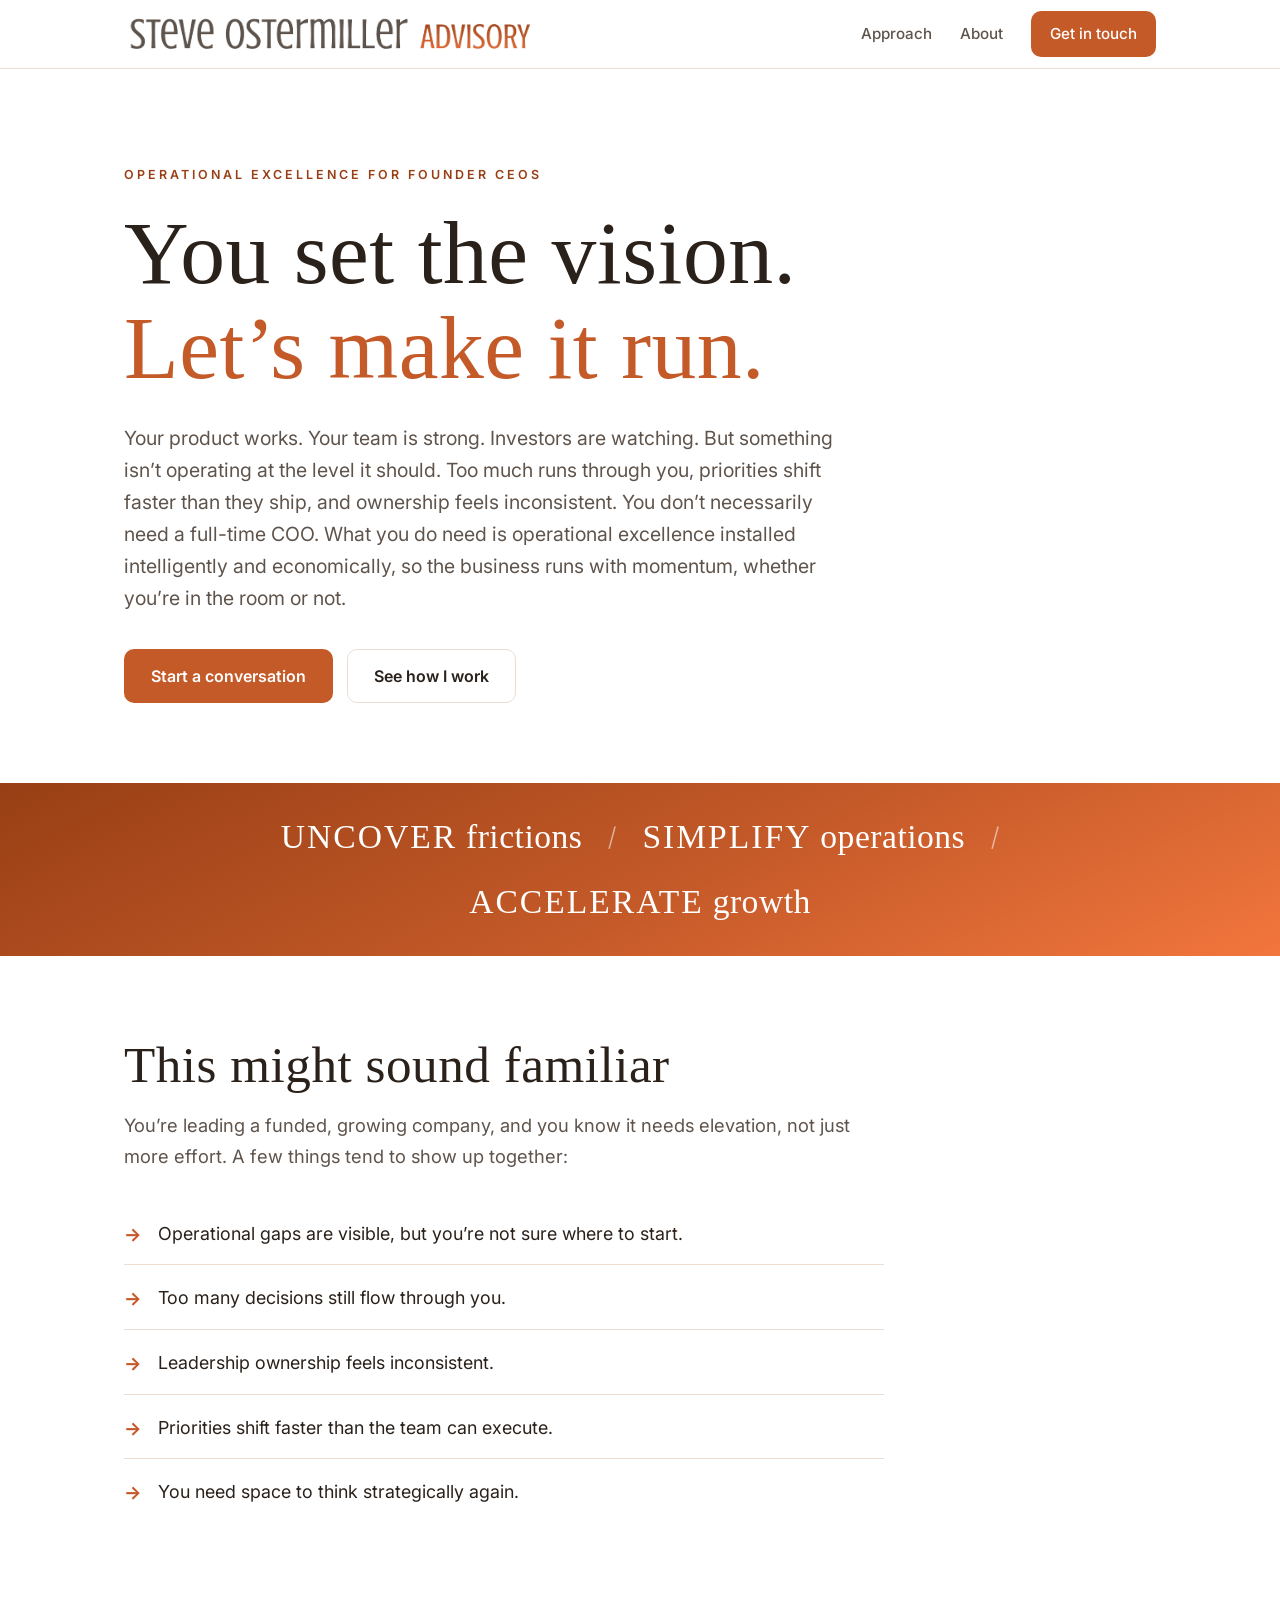
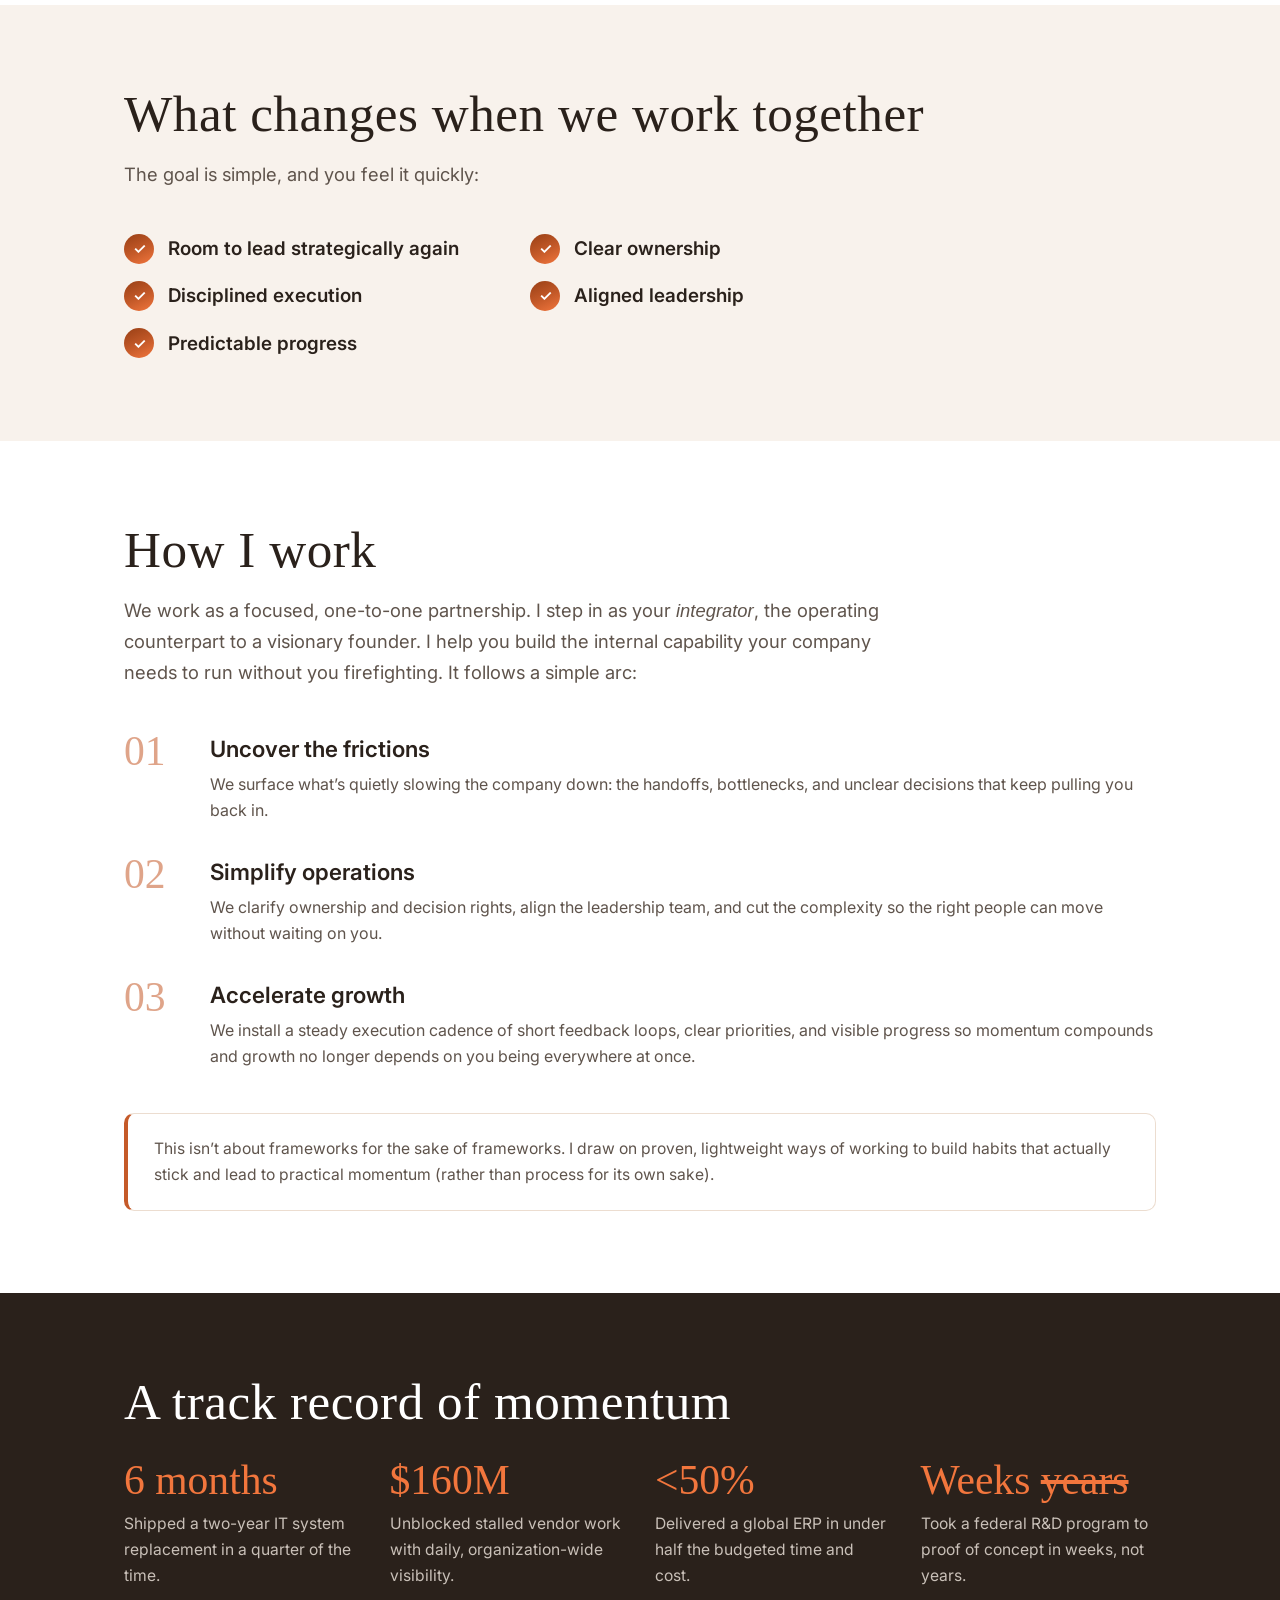
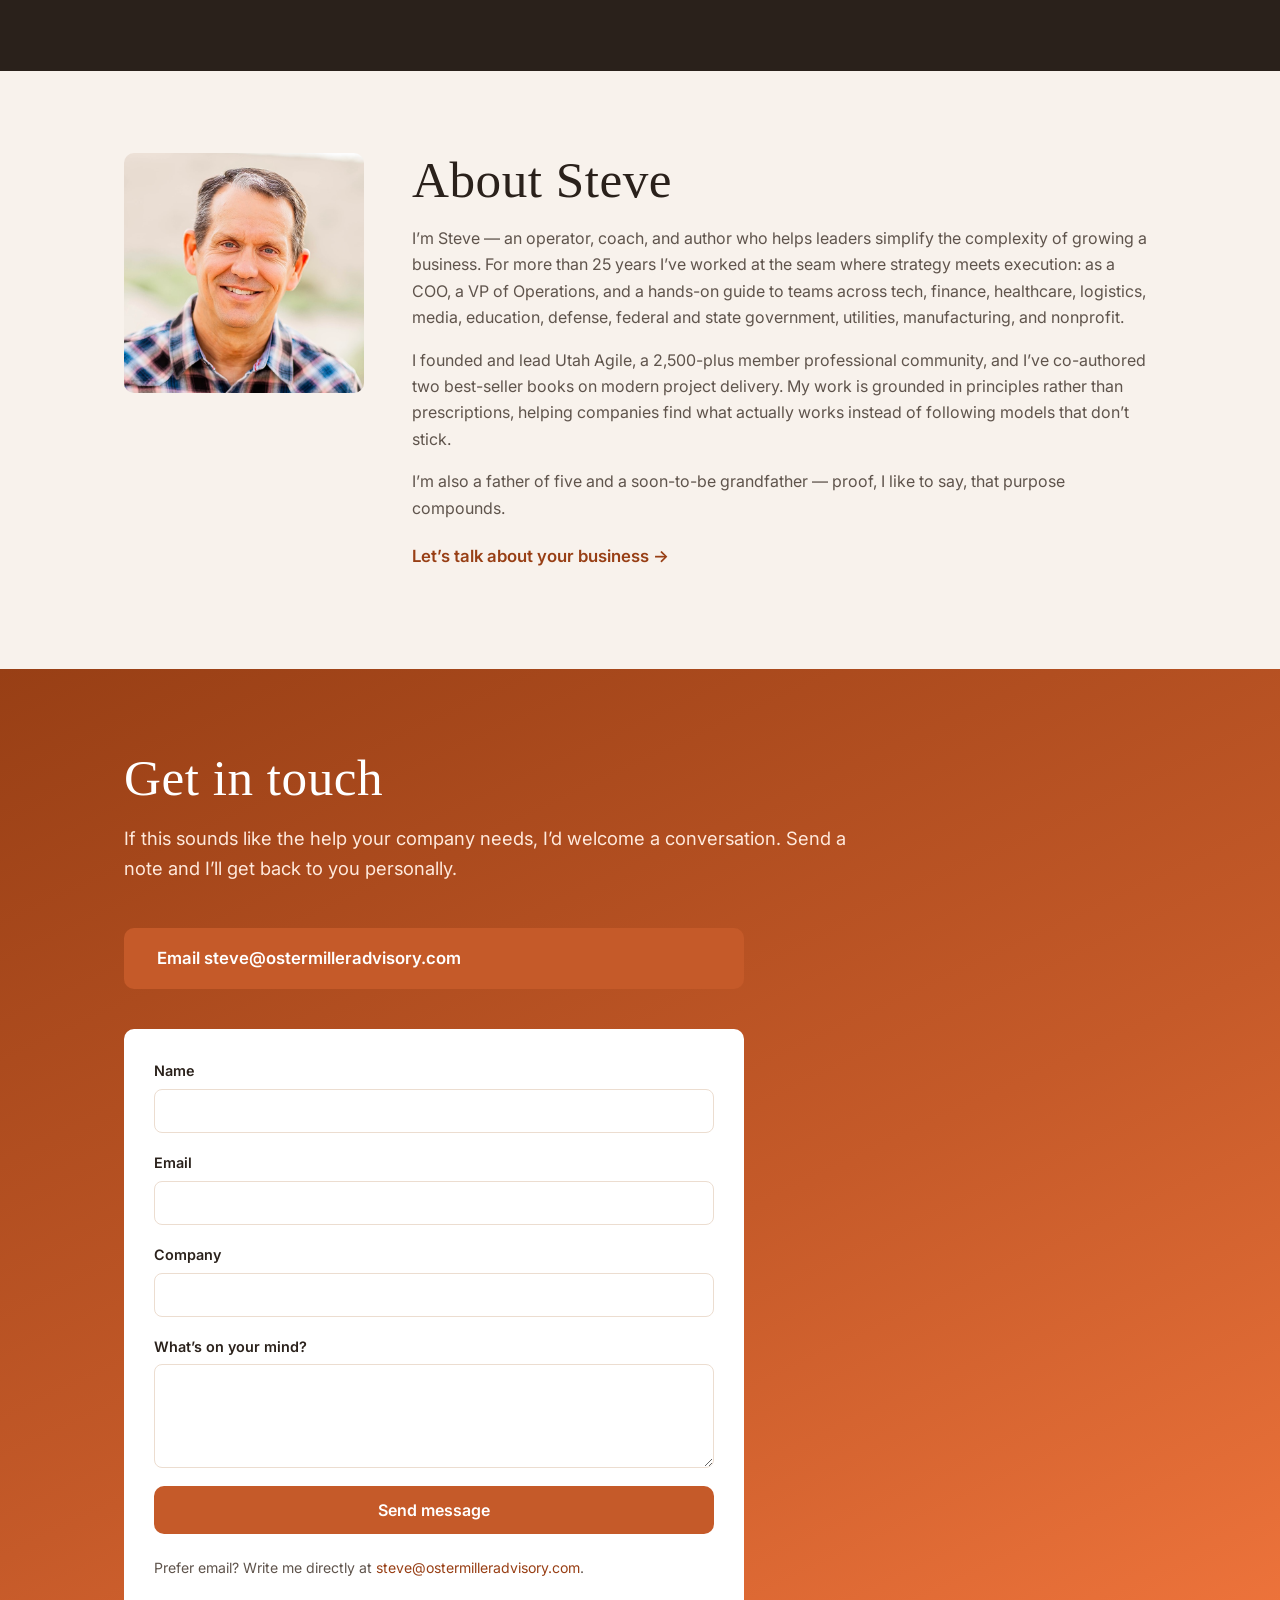
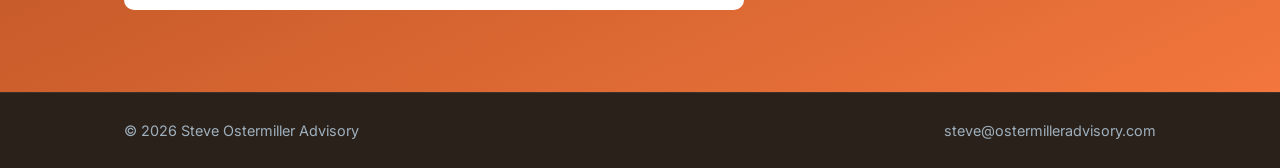
==== commit 5ab40707: "Add CI: HTML/asset/anchor checks on push and PR Self-contained Python check (stdlib only) run by Git" ====
--- a/index.html
+++ b/index.html
@@ -110,7 +110,7 @@
       <h2 class="section__title">How I work</h2>
       <p class="section__intro">
         We work as a focused, one-to-one partnership. I step in as your
-        <strong>integrator</strong>, the operating counterpart to a visionary founder. I help you
+        <em>integrator</em>, the operating counterpart to a visionary founder. I help you
          build the internal capability your company needs to run without you
         firefighting. It follows a simple arc:
       </p>
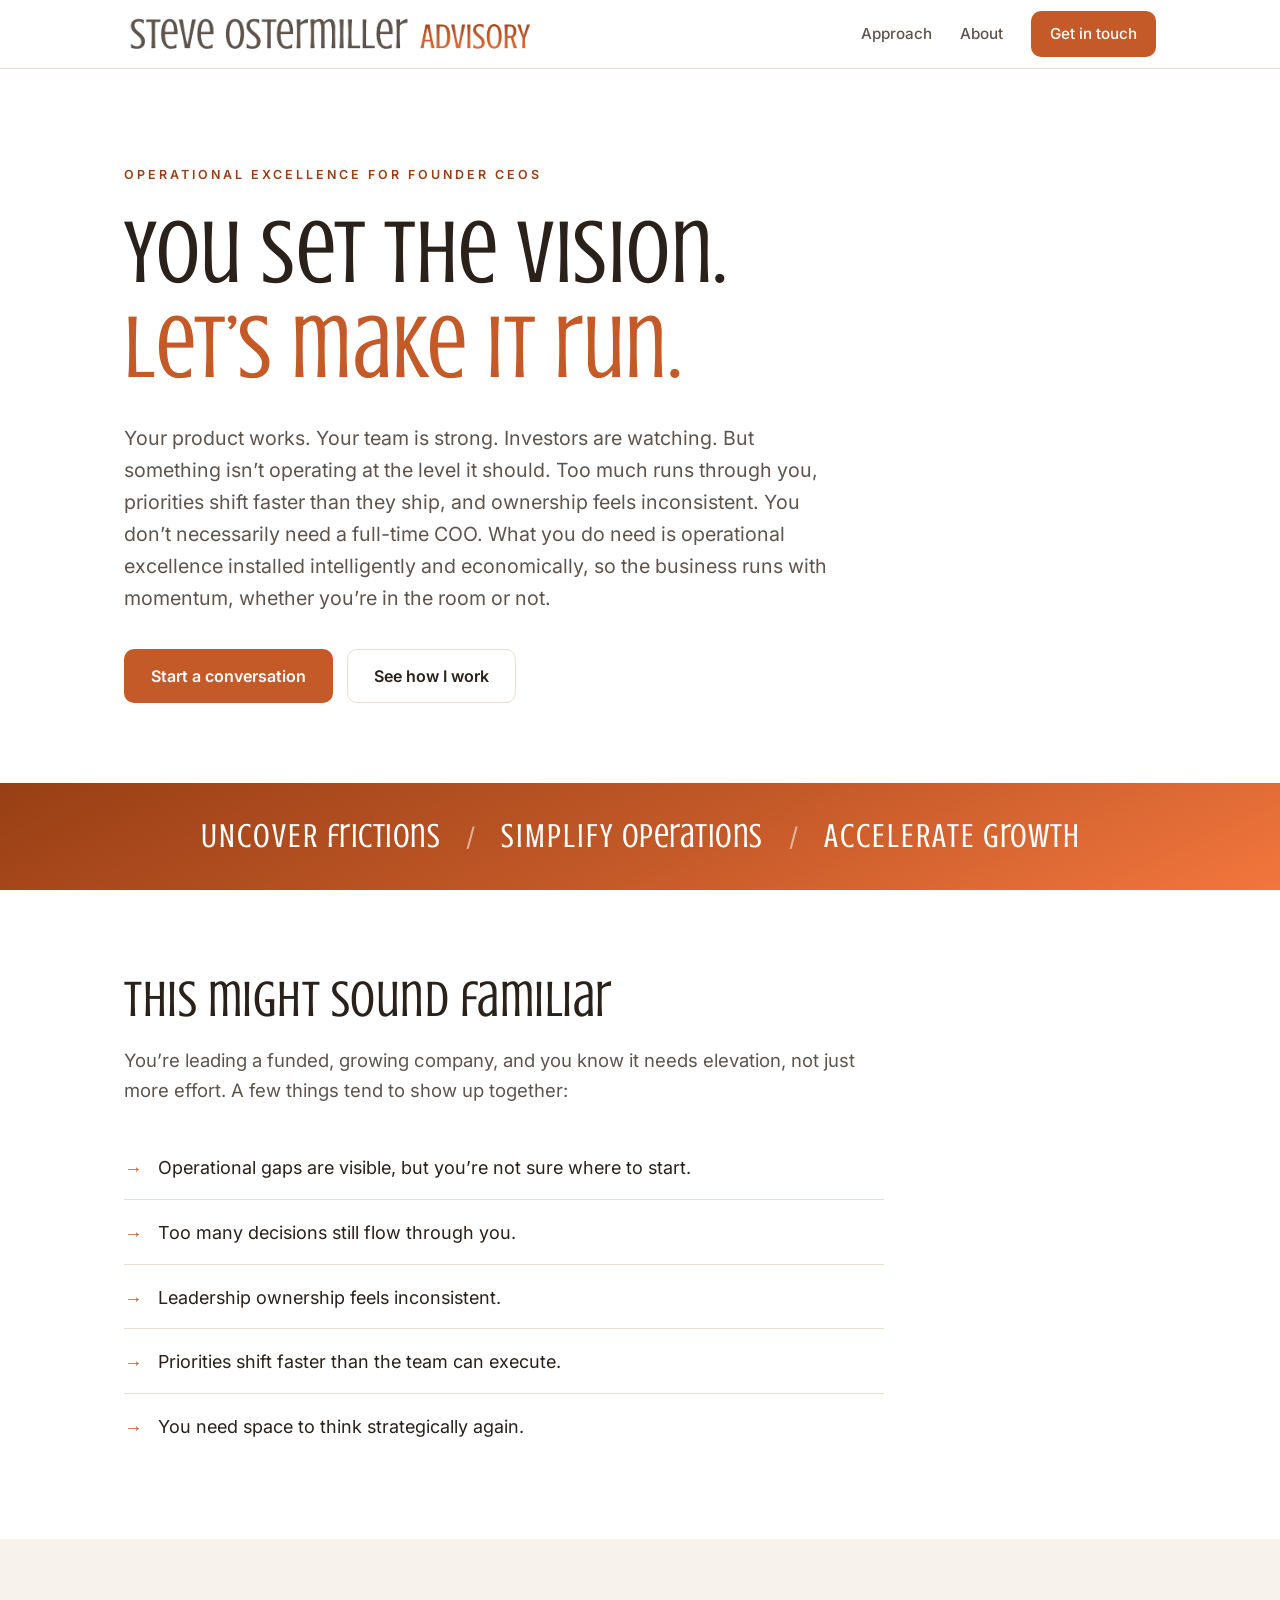
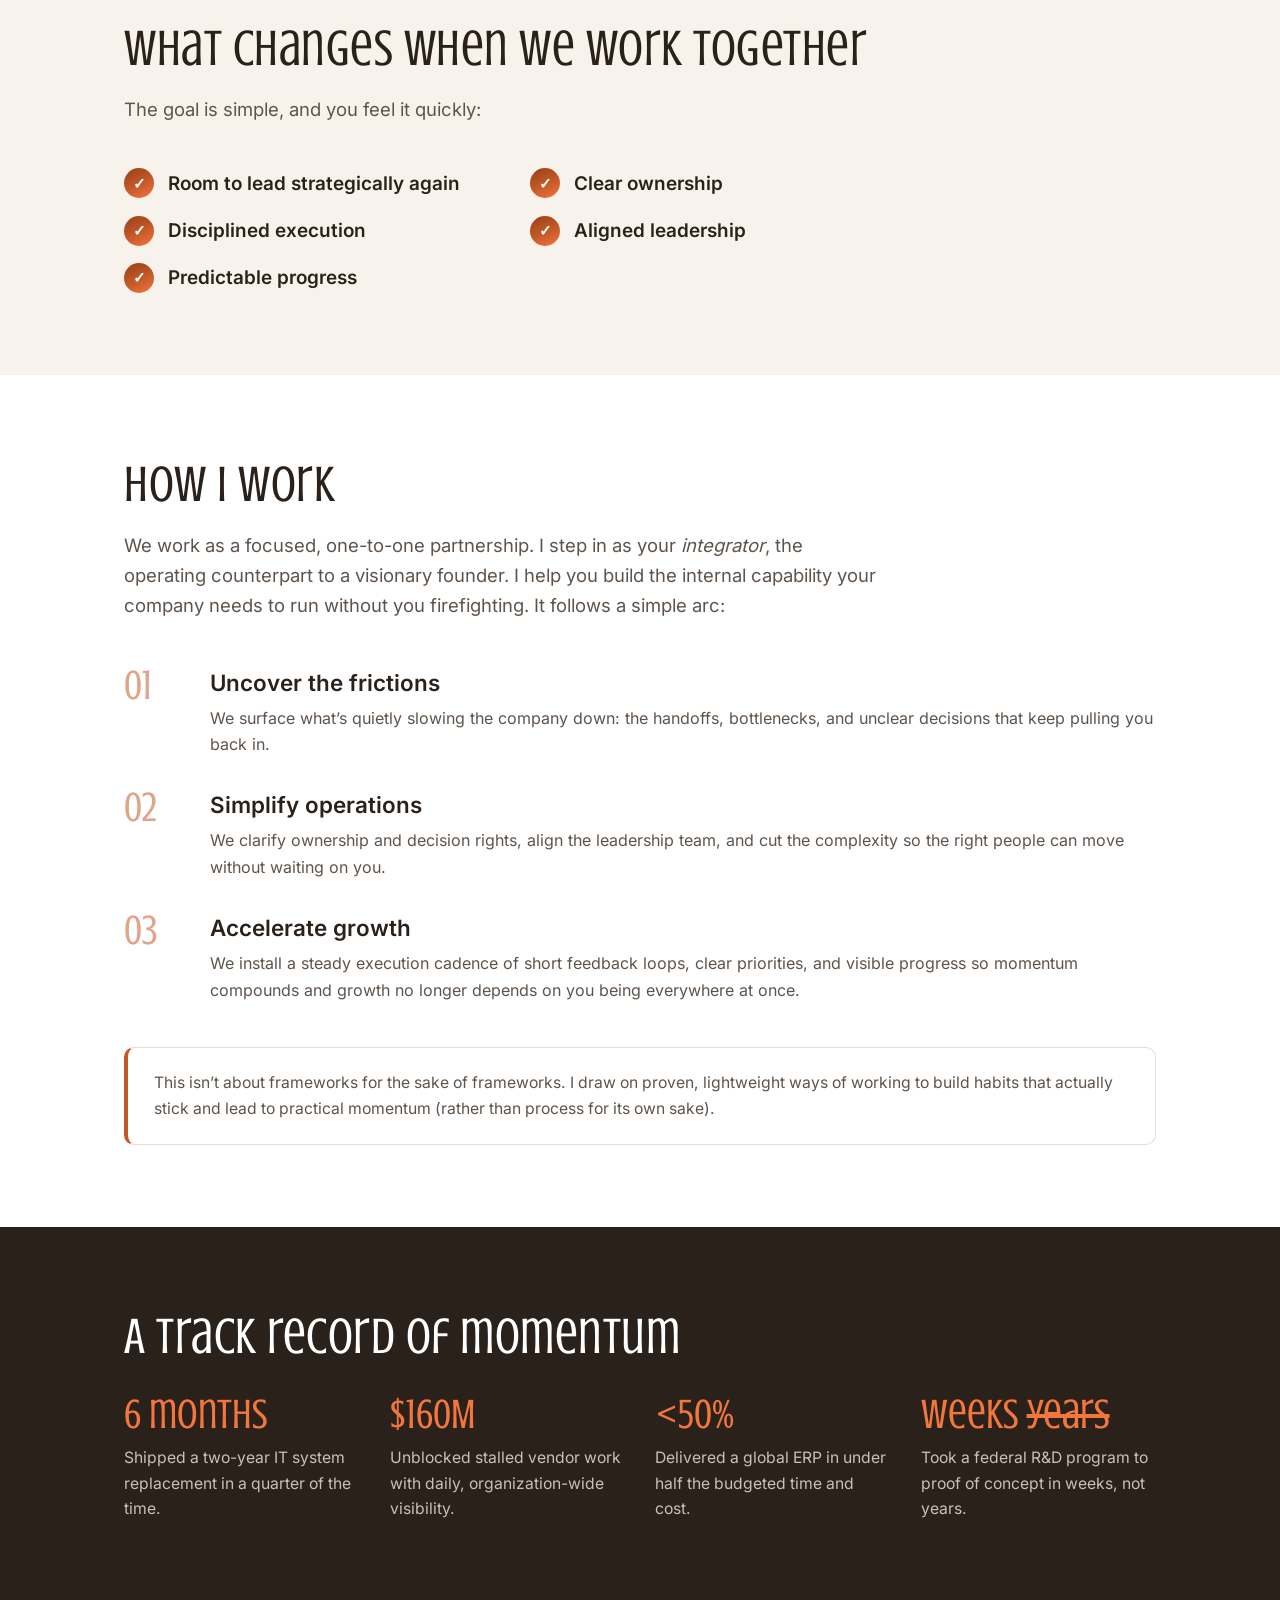
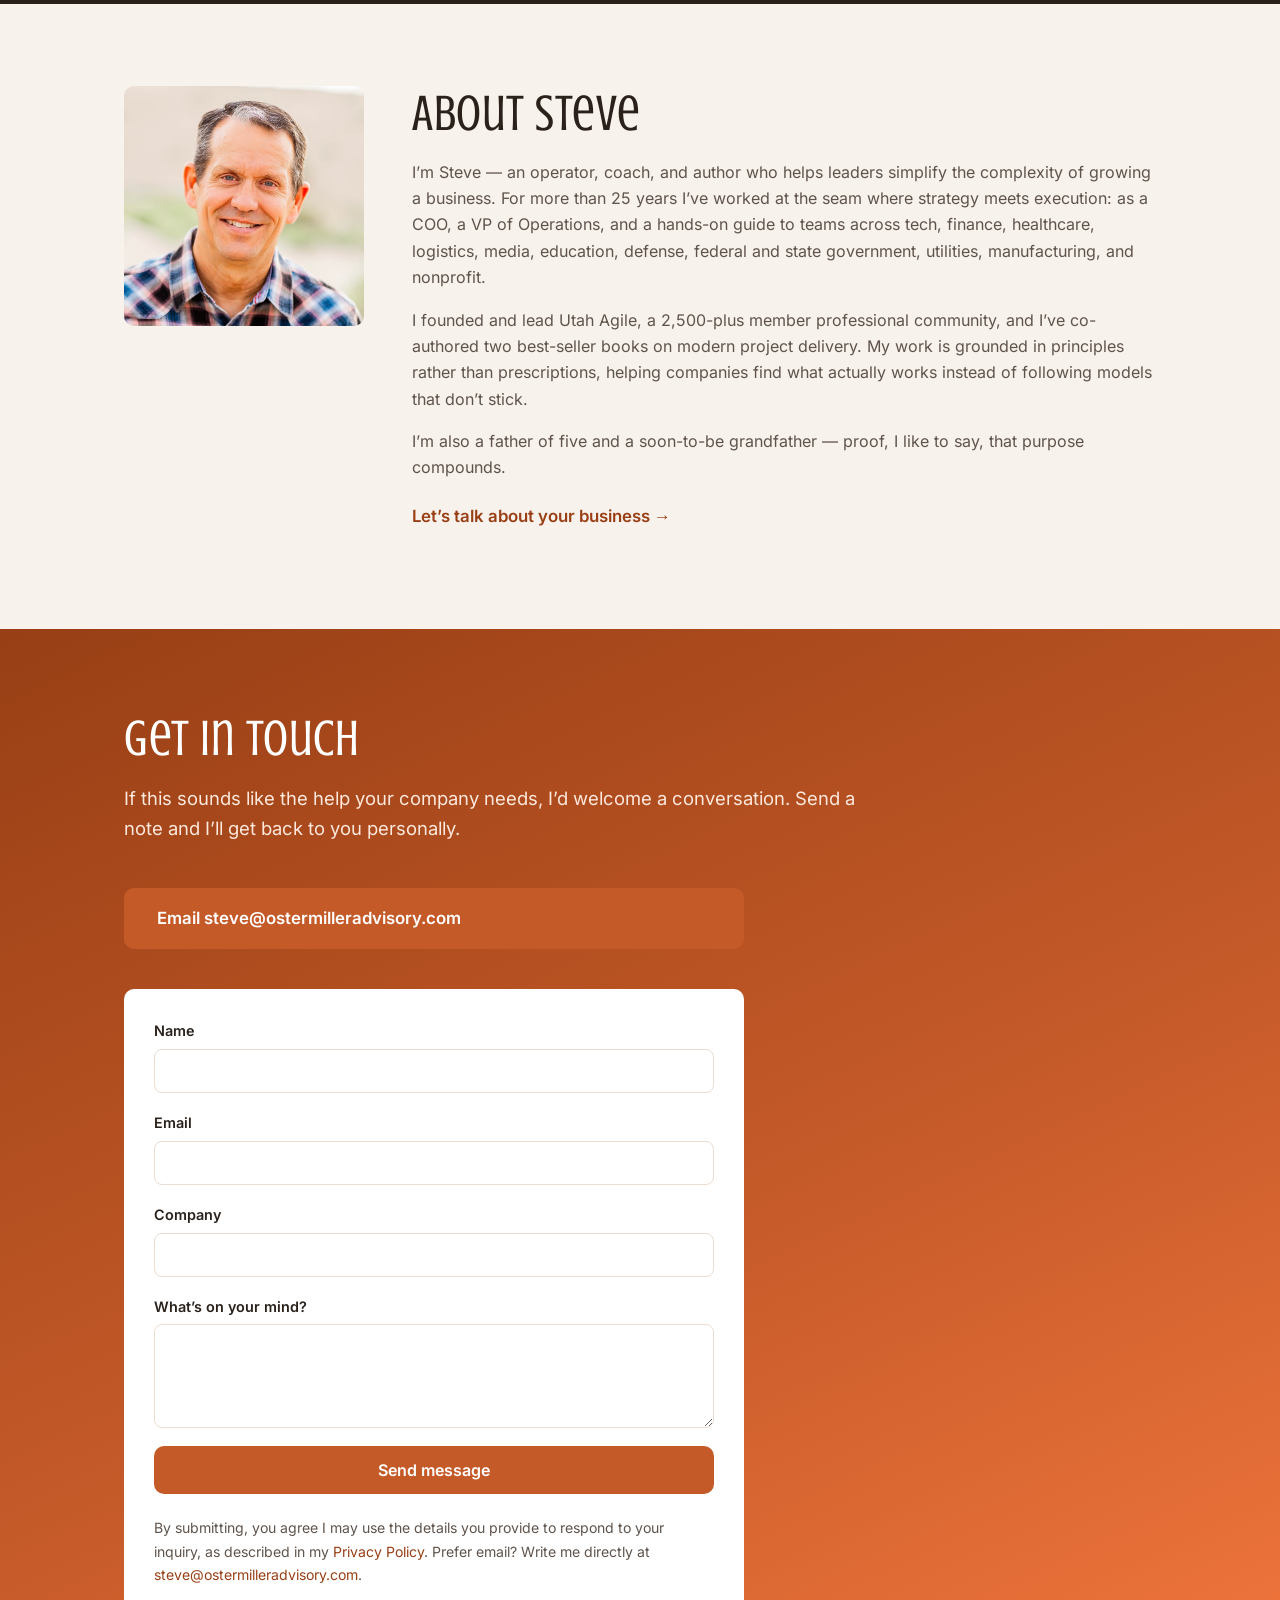
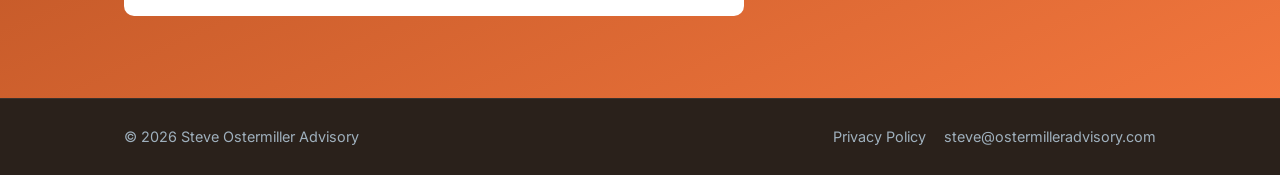
==== commit b45184ad: "Add privacy policy, self-host fonts, form consent notice - Self-host Crushed + Inter (assets/fonts/)" ====
--- a/index.html
+++ b/index.html
@@ -15,13 +15,12 @@
 
   <link rel="icon" type="image/png" href="brand/favicon.png">
 
-  <!-- Fonts: "Crushed" is the brand/logo face; Inter for body -->
-  <link rel="preconnect" href="https://fonts.googleapis.com">
-  <link rel="preconnect" href="https://fonts.gstatic.com" crossorigin>
-  <link href="https://fonts.googleapis.com/css2?family=Crushed&family=Inter:wght@400;500;600;700&display=swap" rel="stylesheet">
+  <!-- Fonts ("Crushed" + "Inter") are self-hosted in assets/fonts/ and declared
+       via @font-face in style.css — no external font requests, so no visitor
+       data is sent to Google. -->
 
   <!-- Bump ?v= whenever style.css changes, so browsers fetch the new file instead of a cached copy -->
-  <link rel="stylesheet" href="assets/css/style.css?v=20260706c">
+  <link rel="stylesheet" href="assets/css/style.css?v=20260707">
 </head>
 <body>
 
@@ -251,7 +250,9 @@
             <textarea id="message" name="message" rows="4" required></textarea>
           </div>
           <button class="btn btn--primary" type="submit">Send message</button>
-          <p class="form-note">Prefer email? Write me directly at
+          <p class="form-note">By submitting, you agree I may use the details you provide
+            to respond to your inquiry, as described in my
+            <a href="privacy.html">Privacy Policy</a>. Prefer email? Write me directly at
             <a href="mailto:steve@ostermilleradvisory.com">steve@ostermilleradvisory.com</a>.</p>
         </form>
         <p id="form-status" class="form-status" role="status" aria-live="polite" hidden></p>
@@ -263,7 +264,10 @@
   <footer class="site-footer">
     <div class="container footer__inner">
       <span>&copy; <span id="year"></span> Steve Ostermiller Advisory</span>
-      <a href="mailto:steve@ostermilleradvisory.com">steve@ostermilleradvisory.com</a>
+      <span class="footer__links">
+        <a href="privacy.html">Privacy Policy</a>
+        <a href="mailto:steve@ostermilleradvisory.com">steve@ostermilleradvisory.com</a>
+      </span>
     </div>
   </footer>
 
--- a/assets/css/style.css
+++ b/assets/css/style.css
@@ -1,7 +1,70 @@
 /* =========================================================
-   Steve Ostermiller Advisory
-   BRAND TOKENS — swap these once the real logo/banner colors
-   and fonts are confirmed. Everything below references them.
+   Self-hosted fonts (no external requests → no visitor data sent
+   to Google; see privacy policy). Files live in assets/fonts/.
+   ========================================================= */
+@font-face {
+  font-family: 'Crushed';
+  font-style: normal; font-weight: 400; font-display: swap;
+  src: url('../fonts/crushed-400-latin-ext.woff2') format('woff2');
+  unicode-range: U+0100-02BA, U+02BD-02C5, U+02C7-02CC, U+02CE-02D7, U+02DD-02FF, U+0304, U+0308, U+0329, U+1D00-1DBF, U+1E00-1E9F, U+1EF2-1EFF, U+2020, U+20A0-20AB, U+20AD-20C0, U+2113, U+2C60-2C7F, U+A720-A7FF;
+}
+@font-face {
+  font-family: 'Crushed';
+  font-style: normal; font-weight: 400; font-display: swap;
+  src: url('../fonts/crushed-400-latin.woff2') format('woff2');
+  unicode-range: U+0000-00FF, U+0131, U+0152-0153, U+02BB-02BC, U+02C6, U+02DA, U+02DC, U+0304, U+0308, U+0329, U+2000-206F, U+20AC, U+2122, U+2191, U+2193, U+2212, U+2215, U+FEFF, U+FFFD;
+}
+@font-face {
+  font-family: 'Inter';
+  font-style: normal; font-weight: 400; font-display: swap;
+  src: url('../fonts/inter-400-latin-ext.woff2') format('woff2');
+  unicode-range: U+0100-02BA, U+02BD-02C5, U+02C7-02CC, U+02CE-02D7, U+02DD-02FF, U+0304, U+0308, U+0329, U+1D00-1DBF, U+1E00-1E9F, U+1EF2-1EFF, U+2020, U+20A0-20AB, U+20AD-20C0, U+2113, U+2C60-2C7F, U+A720-A7FF;
+}
+@font-face {
+  font-family: 'Inter';
+  font-style: normal; font-weight: 400; font-display: swap;
+  src: url('../fonts/inter-400-latin.woff2') format('woff2');
+  unicode-range: U+0000-00FF, U+0131, U+0152-0153, U+02BB-02BC, U+02C6, U+02DA, U+02DC, U+0304, U+0308, U+0329, U+2000-206F, U+20AC, U+2122, U+2191, U+2193, U+2212, U+2215, U+FEFF, U+FFFD;
+}
+@font-face {
+  font-family: 'Inter';
+  font-style: normal; font-weight: 500; font-display: swap;
+  src: url('../fonts/inter-500-latin-ext.woff2') format('woff2');
+  unicode-range: U+0100-02BA, U+02BD-02C5, U+02C7-02CC, U+02CE-02D7, U+02DD-02FF, U+0304, U+0308, U+0329, U+1D00-1DBF, U+1E00-1E9F, U+1EF2-1EFF, U+2020, U+20A0-20AB, U+20AD-20C0, U+2113, U+2C60-2C7F, U+A720-A7FF;
+}
+@font-face {
+  font-family: 'Inter';
+  font-style: normal; font-weight: 500; font-display: swap;
+  src: url('../fonts/inter-500-latin.woff2') format('woff2');
+  unicode-range: U+0000-00FF, U+0131, U+0152-0153, U+02BB-02BC, U+02C6, U+02DA, U+02DC, U+0304, U+0308, U+0329, U+2000-206F, U+20AC, U+2122, U+2191, U+2193, U+2212, U+2215, U+FEFF, U+FFFD;
+}
+@font-face {
+  font-family: 'Inter';
+  font-style: normal; font-weight: 600; font-display: swap;
+  src: url('../fonts/inter-600-latin-ext.woff2') format('woff2');
+  unicode-range: U+0100-02BA, U+02BD-02C5, U+02C7-02CC, U+02CE-02D7, U+02DD-02FF, U+0304, U+0308, U+0329, U+1D00-1DBF, U+1E00-1E9F, U+1EF2-1EFF, U+2020, U+20A0-20AB, U+20AD-20C0, U+2113, U+2C60-2C7F, U+A720-A7FF;
+}
+@font-face {
+  font-family: 'Inter';
+  font-style: normal; font-weight: 600; font-display: swap;
+  src: url('../fonts/inter-600-latin.woff2') format('woff2');
+  unicode-range: U+0000-00FF, U+0131, U+0152-0153, U+02BB-02BC, U+02C6, U+02DA, U+02DC, U+0304, U+0308, U+0329, U+2000-206F, U+20AC, U+2122, U+2191, U+2193, U+2212, U+2215, U+FEFF, U+FFFD;
+}
+@font-face {
+  font-family: 'Inter';
+  font-style: normal; font-weight: 700; font-display: swap;
+  src: url('../fonts/inter-700-latin-ext.woff2') format('woff2');
+  unicode-range: U+0100-02BA, U+02BD-02C5, U+02C7-02CC, U+02CE-02D7, U+02DD-02FF, U+0304, U+0308, U+0329, U+1D00-1DBF, U+1E00-1E9F, U+1EF2-1EFF, U+2020, U+20A0-20AB, U+20AD-20C0, U+2113, U+2C60-2C7F, U+A720-A7FF;
+}
+@font-face {
+  font-family: 'Inter';
+  font-style: normal; font-weight: 700; font-display: swap;
+  src: url('../fonts/inter-700-latin.woff2') format('woff2');
+  unicode-range: U+0000-00FF, U+0131, U+0152-0153, U+02BB-02BC, U+02C6, U+02DA, U+02DC, U+0304, U+0308, U+0329, U+2000-206F, U+20AC, U+2122, U+2191, U+2193, U+2212, U+2215, U+FEFF, U+FFFD;
+}
+
+/* =========================================================
+   Steve Ostermiller Advisory — brand tokens
    ========================================================= */
 :root {
   /* Brand colors — sampled directly from the SOa logo gradient */
@@ -232,6 +295,17 @@
 .footer__inner { display: flex; justify-content: space-between; align-items: center; flex-wrap: wrap; gap: 10px; }
 .site-footer, .site-footer a { color: #9fb0bd; font-size: .9rem; }
 .site-footer a:hover { color: #fff; }
+.footer__links { display: flex; gap: 18px; align-items: center; flex-wrap: wrap; }
+
+/* ===== Legal / long-form pages ===== */
+.legal { max-width: 760px; }
+.legal__updated { color: var(--color-ink-2); font-size: .95rem; margin: -6px 0 30px; }
+.legal h2 { font-size: 1.4rem; margin: 34px 0 10px; }
+.legal p { margin: 0 0 16px; color: var(--color-ink-2); }
+.legal ul { margin: 0 0 16px; padding-left: 22px; }
+.legal li { margin-bottom: 10px; color: var(--color-ink-2); }
+.legal a { color: var(--color-accent-d); text-decoration: underline; }
+.legal__back { margin-top: 36px; }
 
 /* ===== Responsive ===== */
 @media (max-width: 860px) {
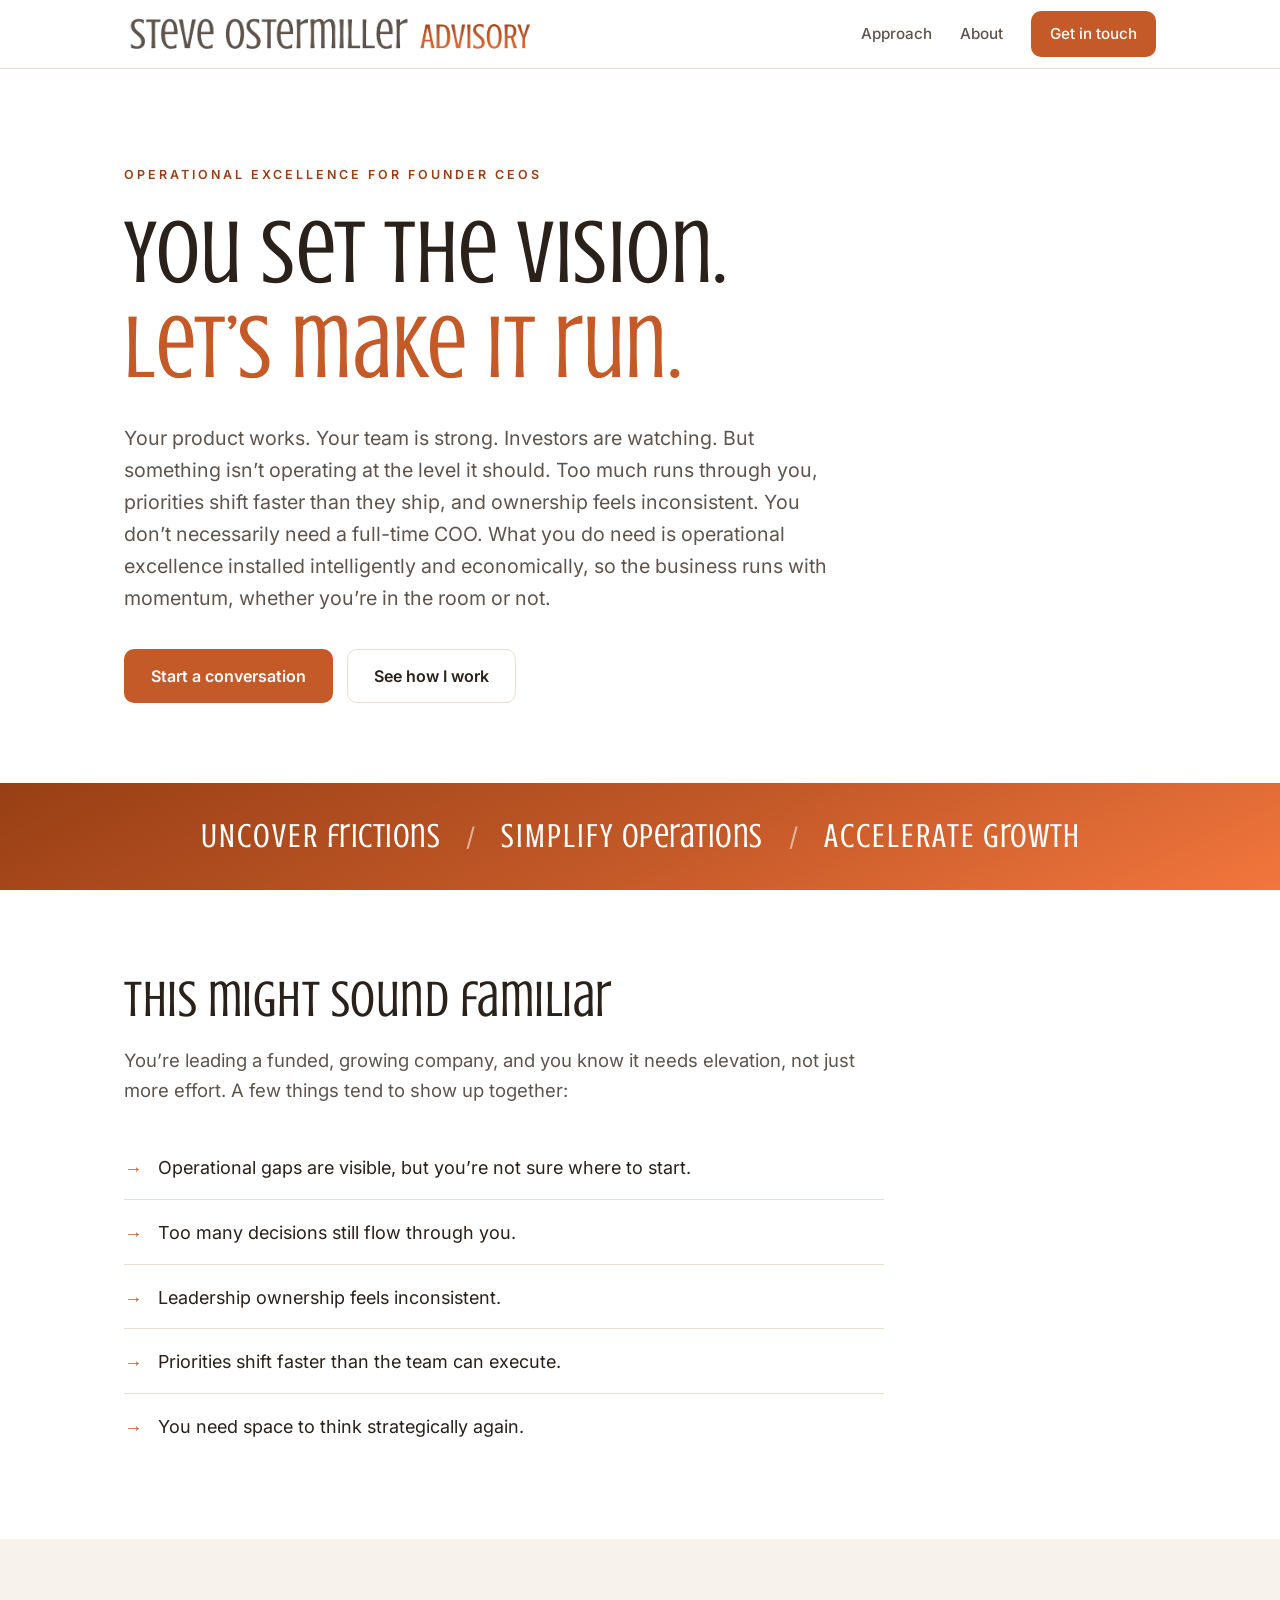
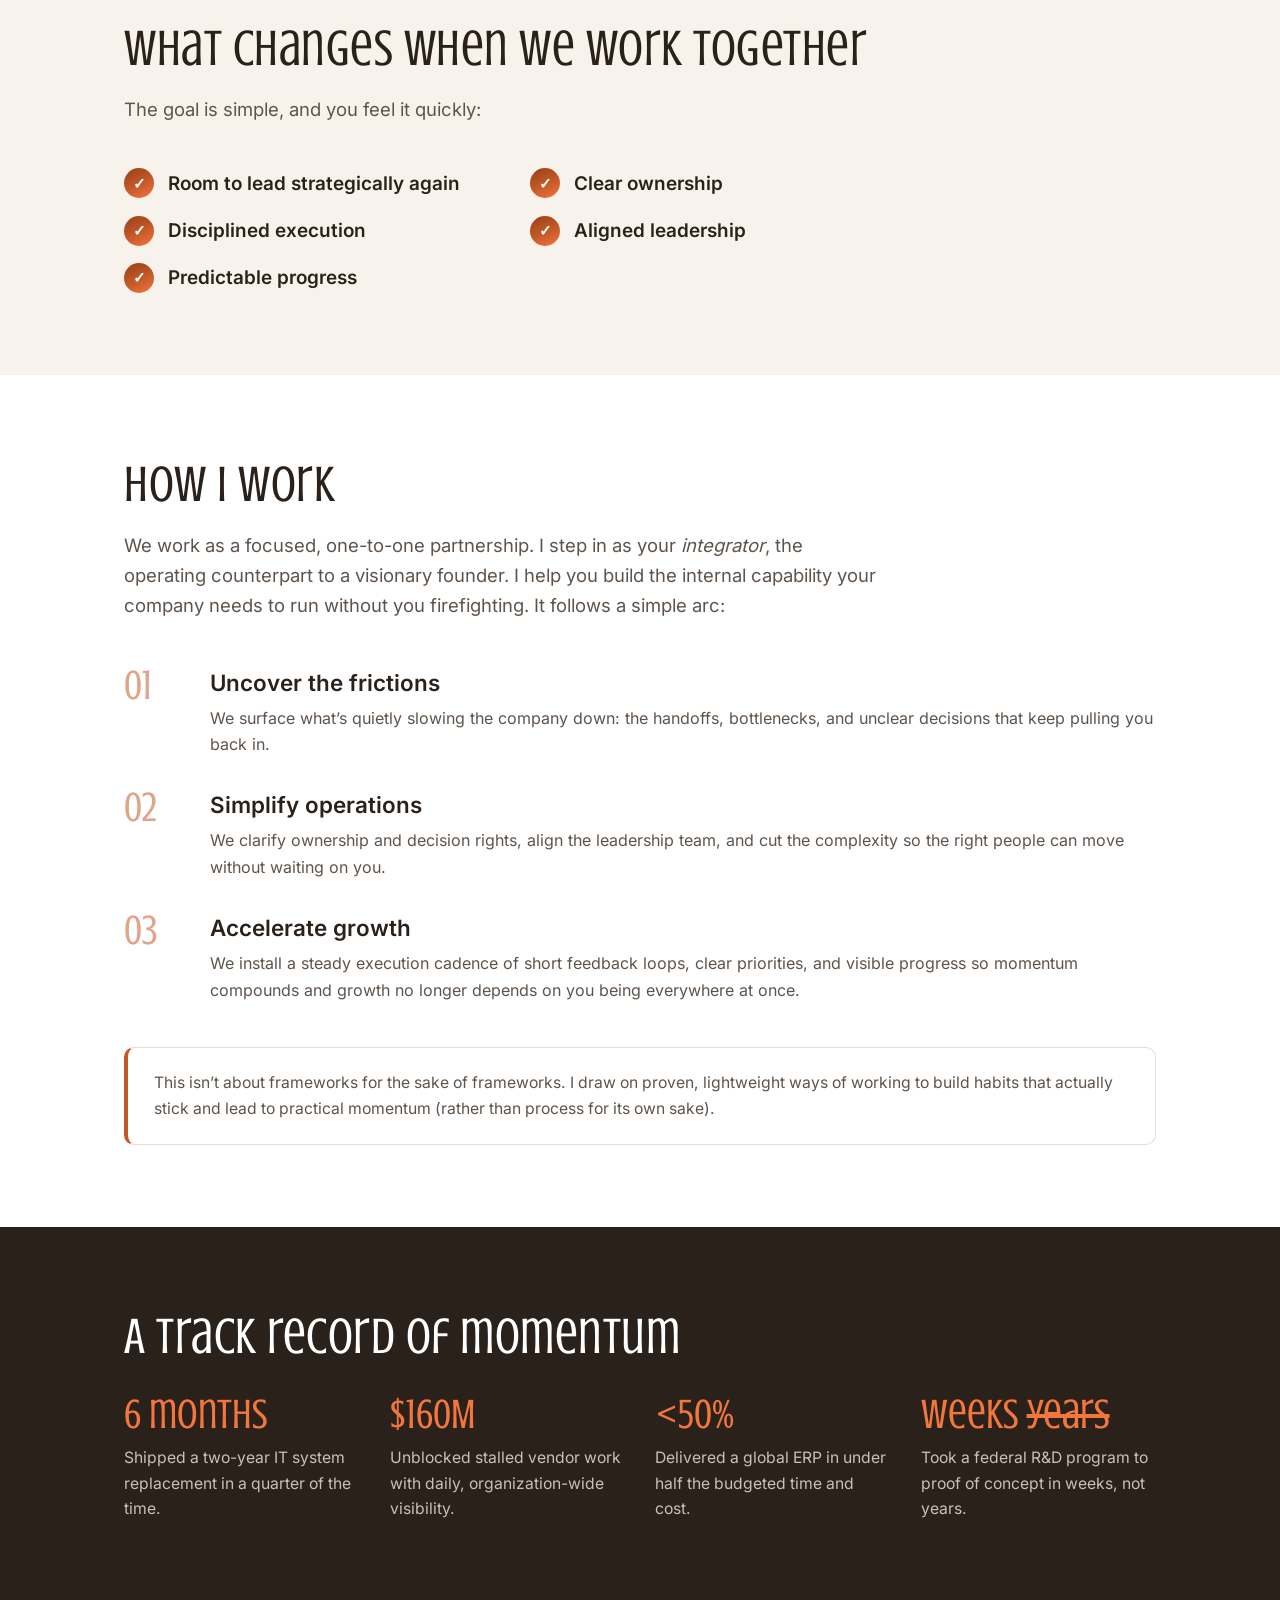
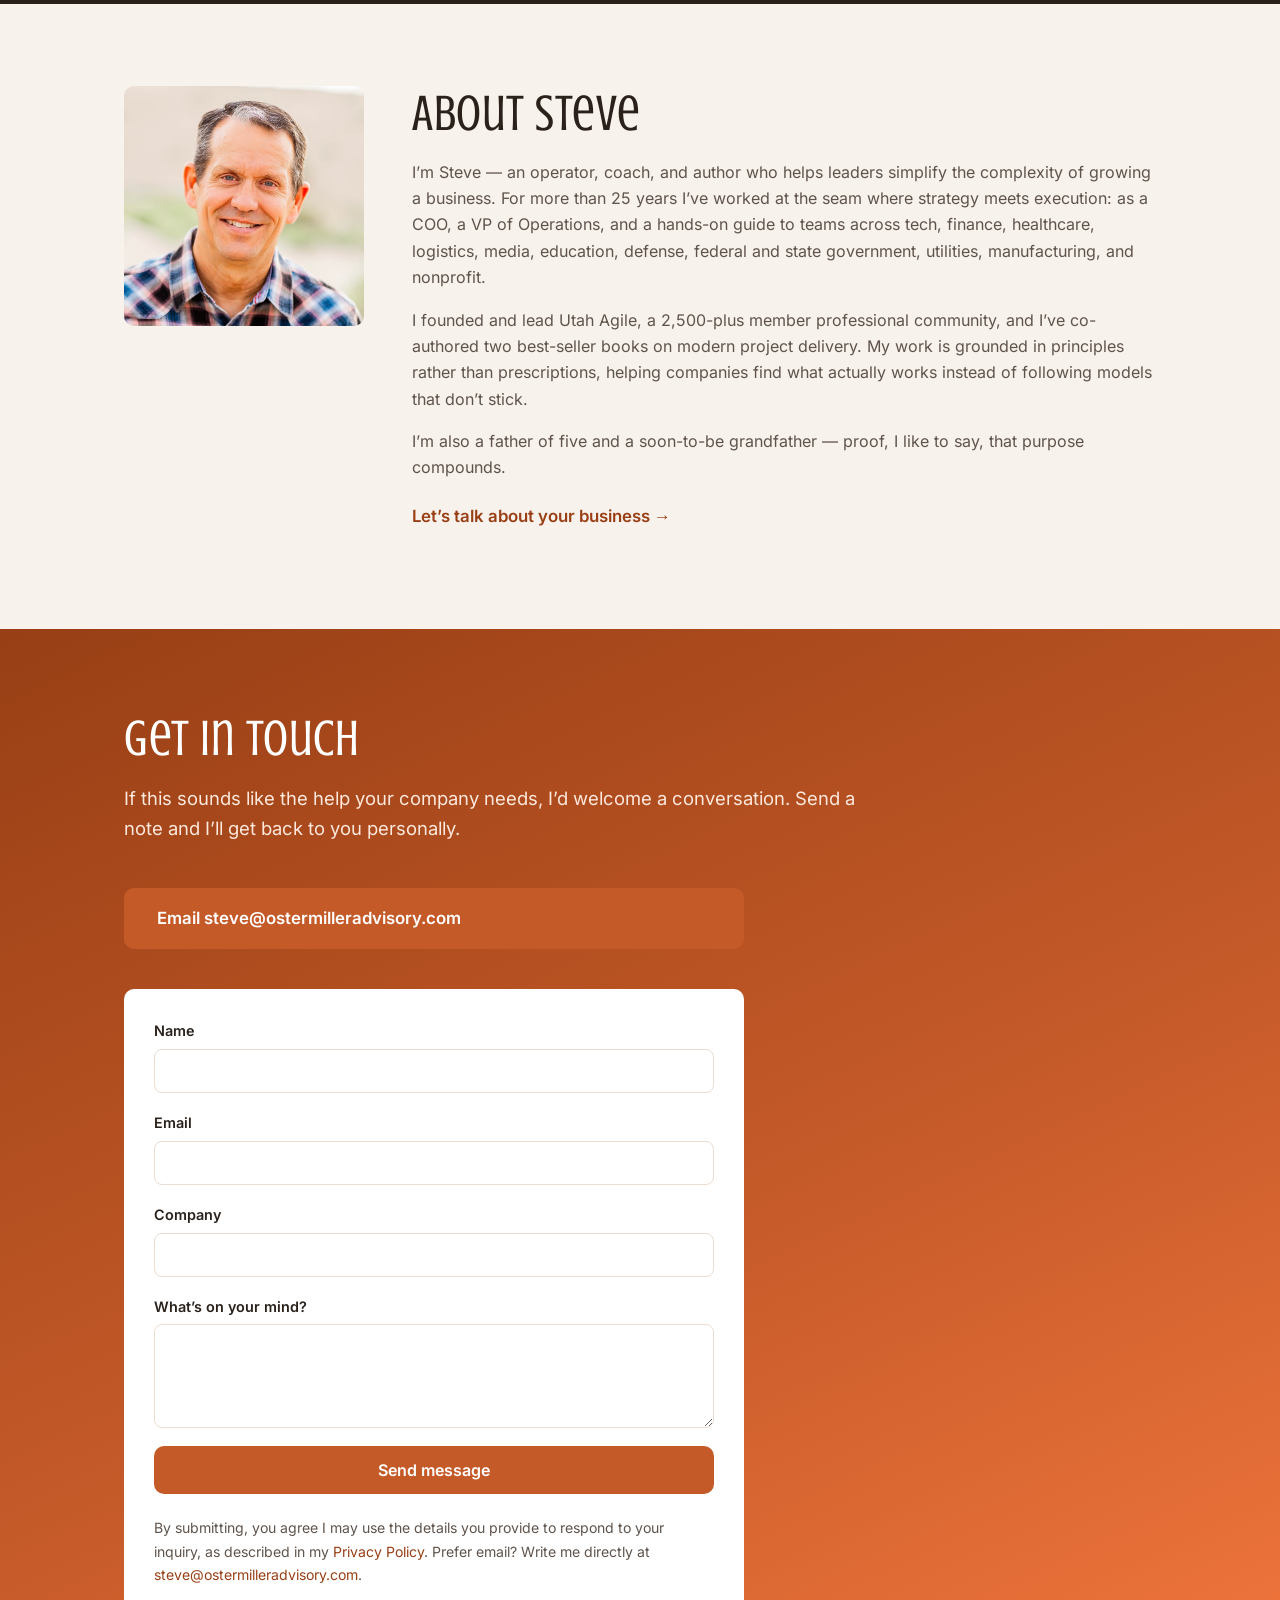
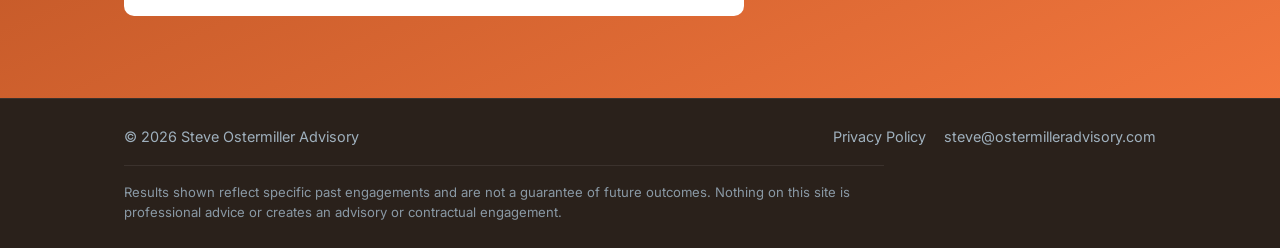
==== commit 20d19708: "Add disclaimer line to footer (both pages) Results-not-guaranteed + not-advice/no-engagement notice " ====
--- a/index.html
+++ b/index.html
@@ -20,7 +20,7 @@
        data is sent to Google. -->
 
   <!-- Bump ?v= whenever style.css changes, so browsers fetch the new file instead of a cached copy -->
-  <link rel="stylesheet" href="assets/css/style.css?v=20260707">
+  <link rel="stylesheet" href="assets/css/style.css?v=20260707b">
 </head>
 <body>
 
@@ -262,12 +262,19 @@
 
   <!-- ===== Footer ===== -->
   <footer class="site-footer">
-    <div class="container footer__inner">
-      <span>&copy; <span id="year"></span> Steve Ostermiller Advisory</span>
-      <span class="footer__links">
-        <a href="privacy.html">Privacy Policy</a>
-        <a href="mailto:steve@ostermilleradvisory.com">steve@ostermilleradvisory.com</a>
-      </span>
+    <div class="container">
+      <div class="footer__inner">
+        <span>&copy; <span id="year"></span> Steve Ostermiller Advisory</span>
+        <span class="footer__links">
+          <a href="privacy.html">Privacy Policy</a>
+          <a href="mailto:steve@ostermilleradvisory.com">steve@ostermilleradvisory.com</a>
+        </span>
+      </div>
+      <p class="footer__disclaimer">
+        Results shown reflect specific past engagements and are not a guarantee of future
+        outcomes. Nothing on this site is professional advice or creates an advisory or
+        contractual engagement.
+      </p>
     </div>
   </footer>
 
--- a/assets/css/style.css
+++ b/assets/css/style.css
@@ -296,6 +296,11 @@
 .site-footer, .site-footer a { color: #9fb0bd; font-size: .9rem; }
 .site-footer a:hover { color: #fff; }
 .footer__links { display: flex; gap: 18px; align-items: center; flex-wrap: wrap; }
+.footer__disclaimer {
+  margin: 16px 0 0; padding-top: 16px;
+  border-top: 1px solid rgba(255,255,255,0.08);
+  max-width: 760px; font-size: .82rem; line-height: 1.55; color: #8a99a5;
+}
 
 /* ===== Legal / long-form pages ===== */
 .legal { max-width: 760px; }
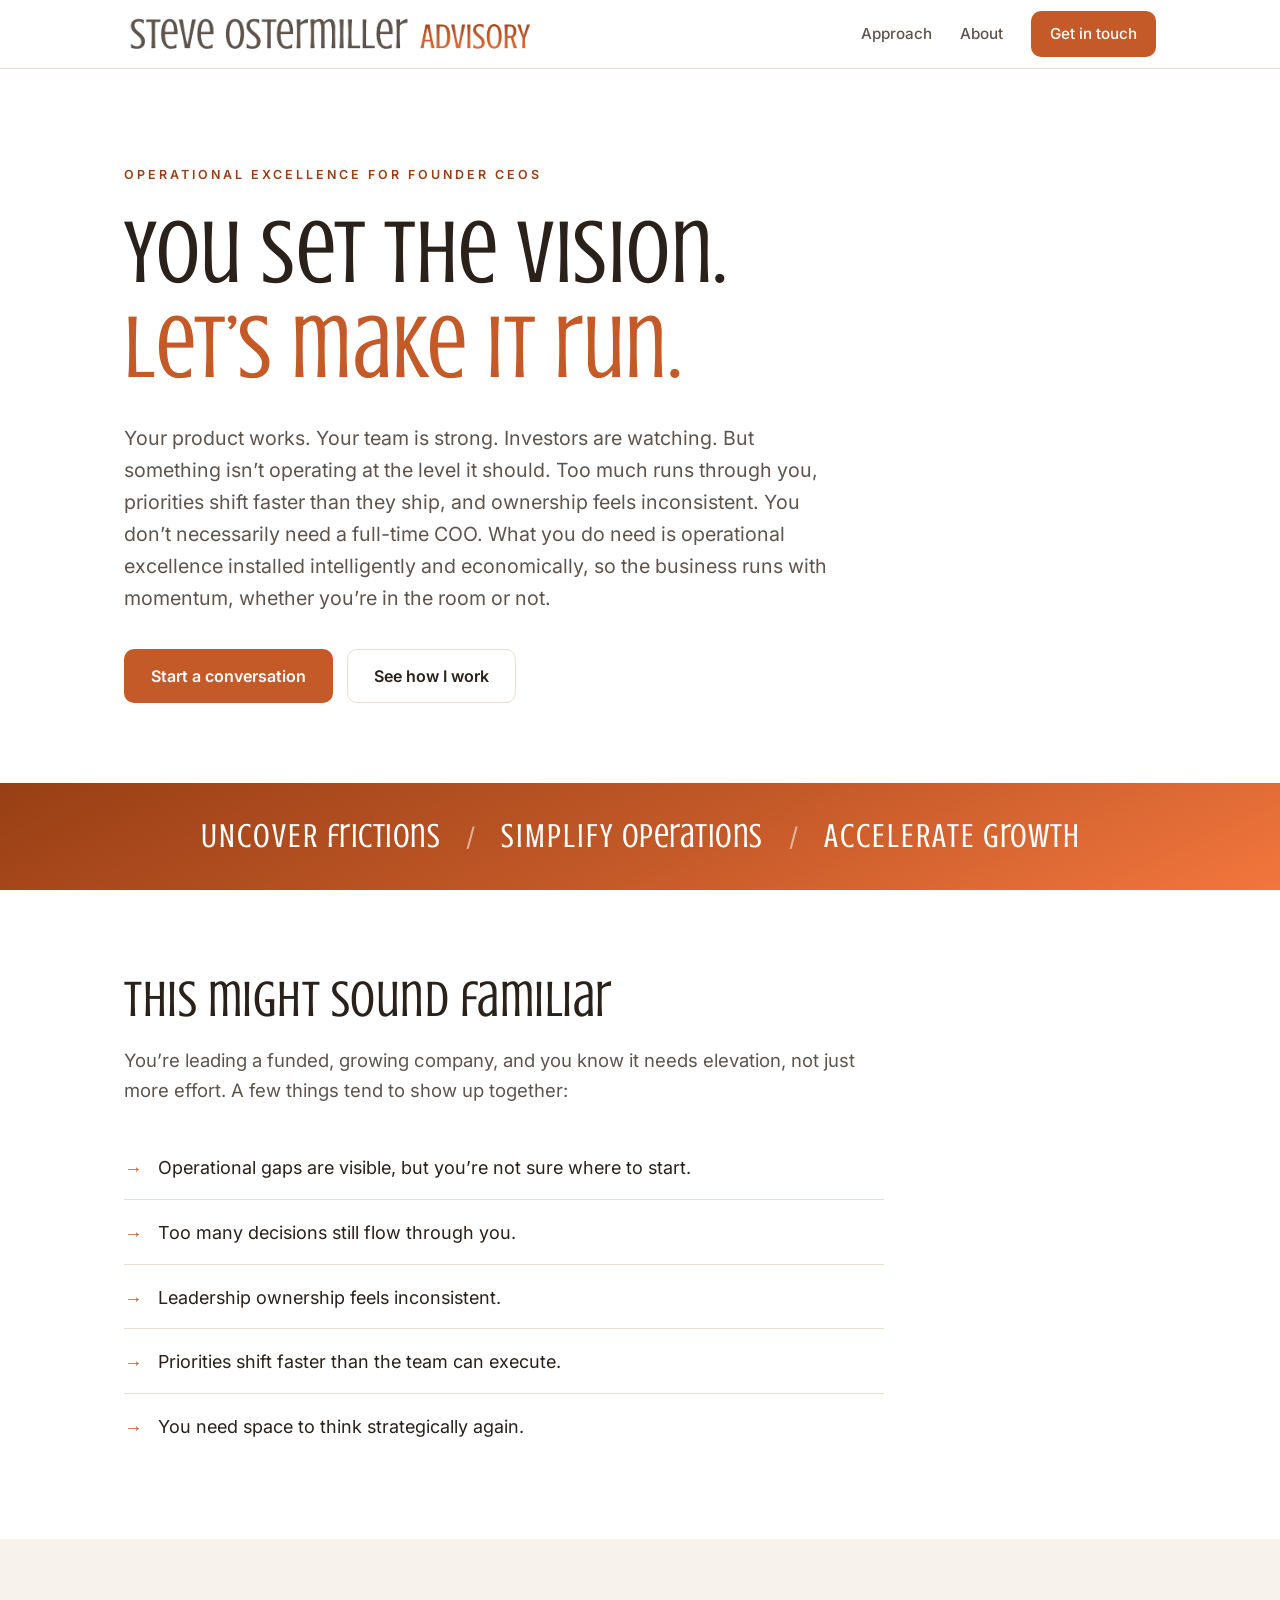
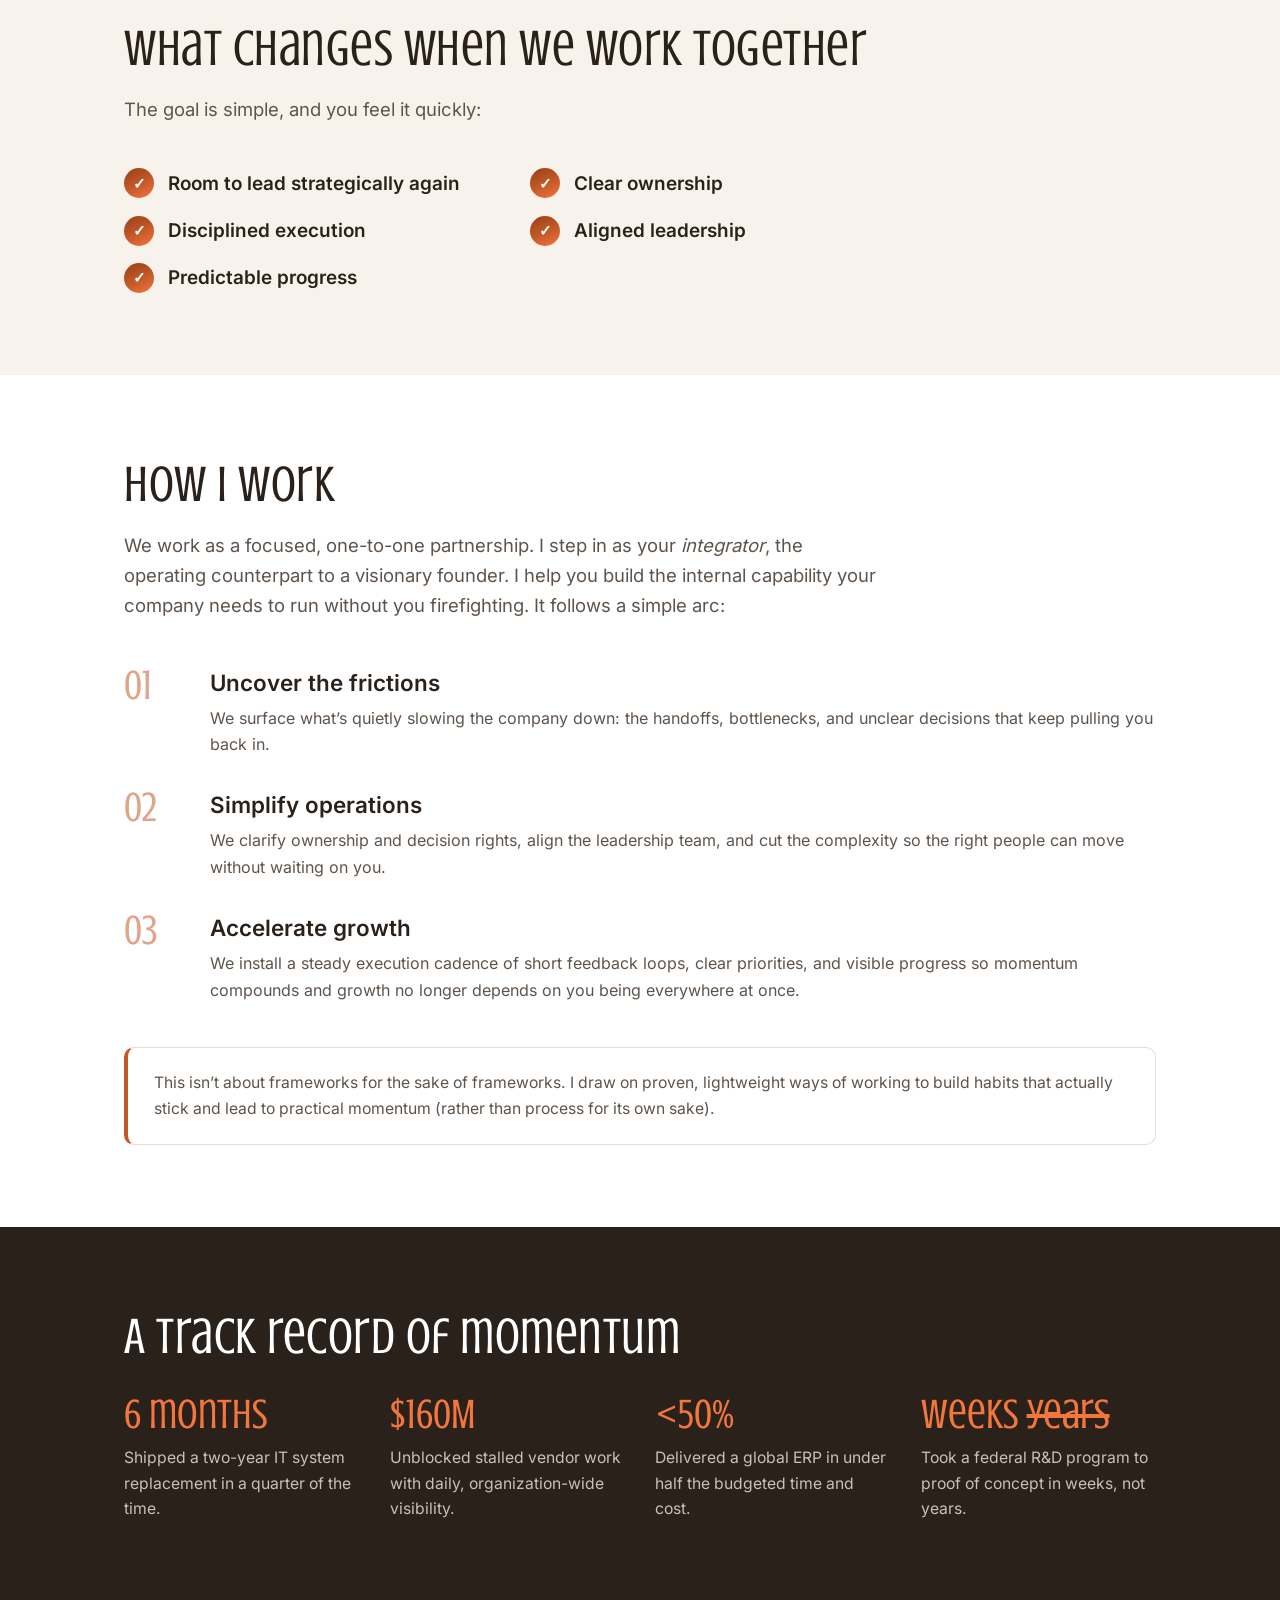
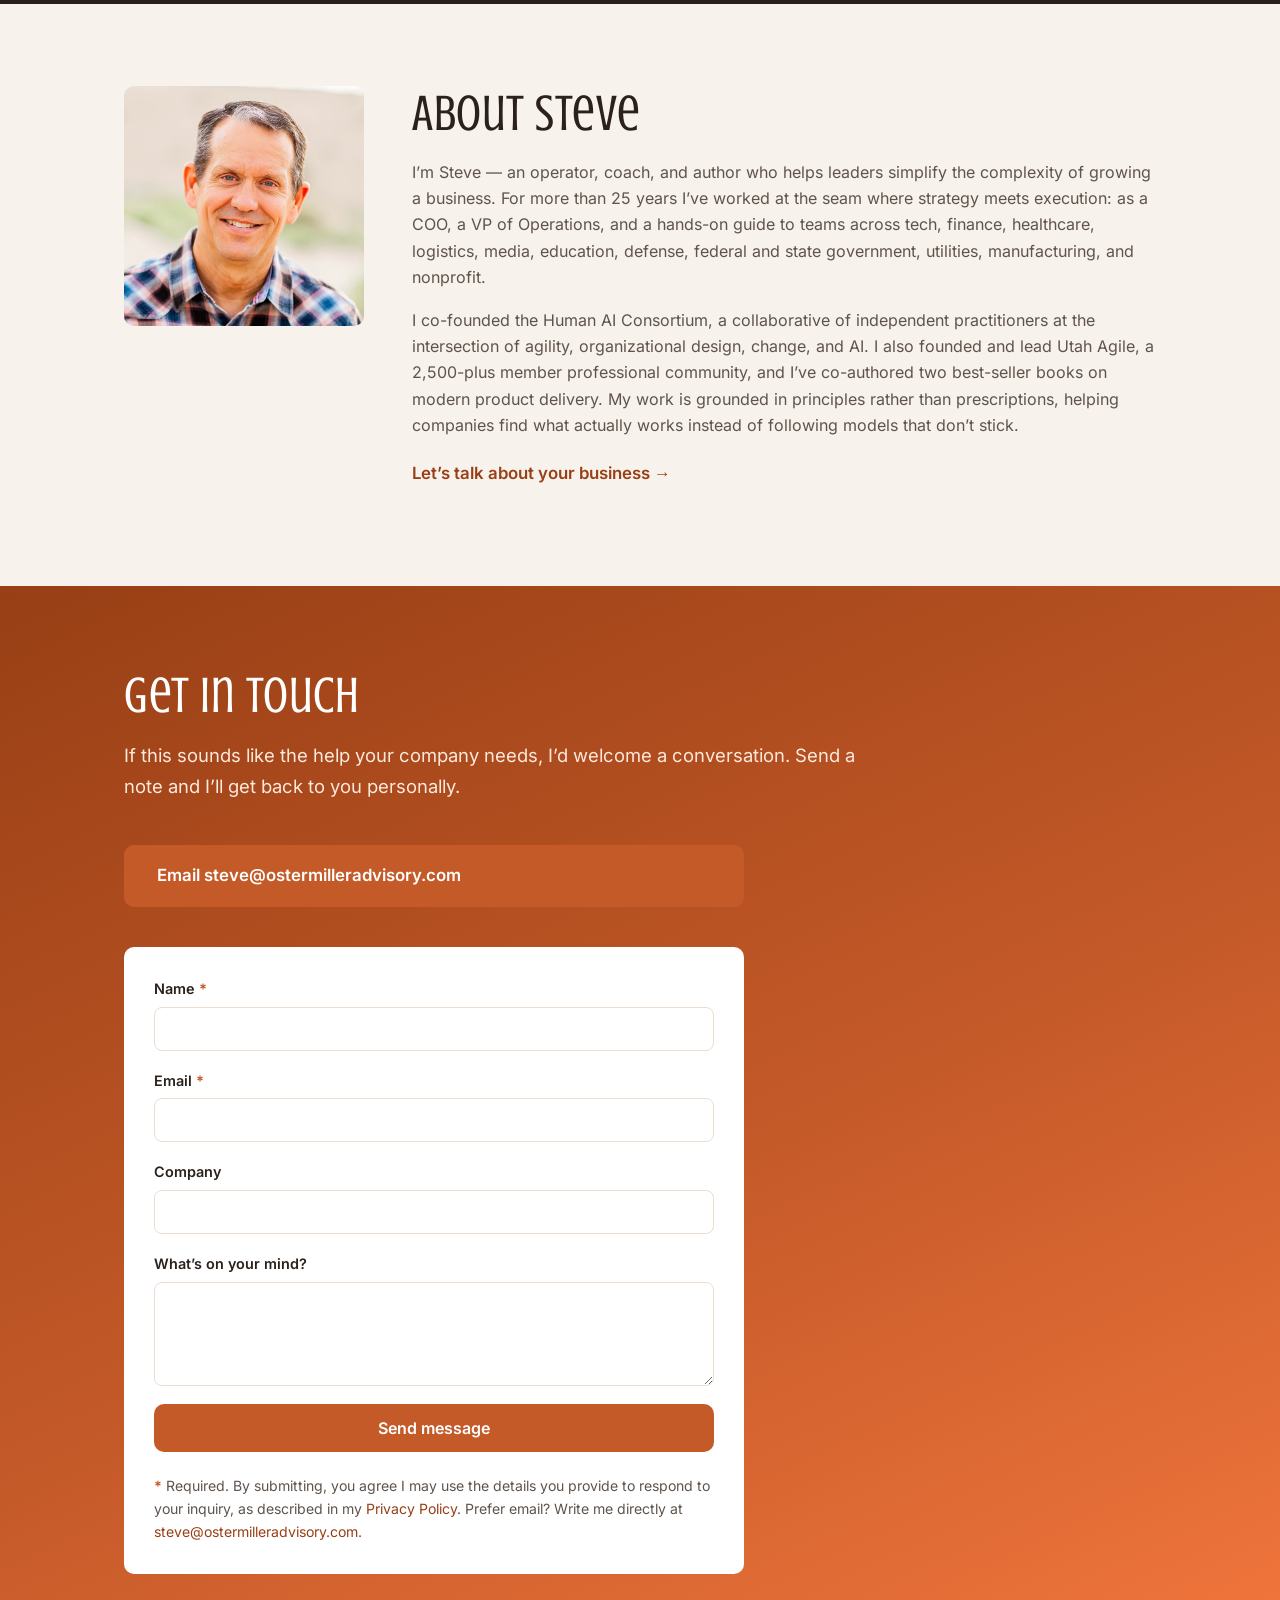
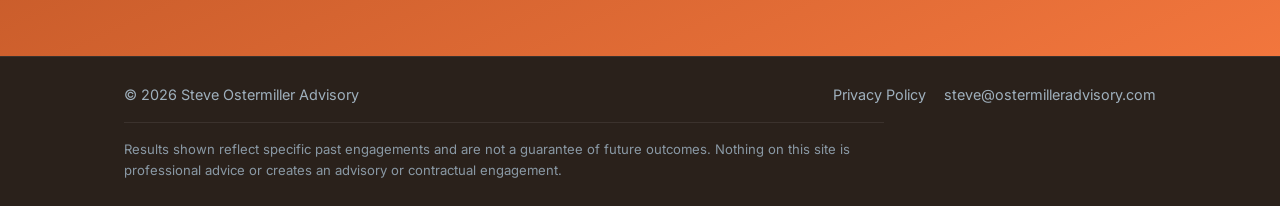
==== commit 90e89188: "Improve contact form UX - Mark required fields (Name, Email) with an asterisk; make Message optional" ====
--- a/index.html
+++ b/index.html
@@ -20,7 +20,7 @@
        data is sent to Google. -->
 
   <!-- Bump ?v= whenever style.css changes, so browsers fetch the new file instead of a cached copy -->
-  <link rel="stylesheet" href="assets/css/style.css?v=20260707b">
+  <link rel="stylesheet" href="assets/css/style.css?v=20260707c">
 </head>
 <body>
 
@@ -191,17 +191,16 @@
             I&rsquo;m Steve &mdash; an operator, coach, and author who helps leaders simplify the
             complexity of growing a business. For more than 25 years I&rsquo;ve worked at the
             seam where strategy meets execution: as a COO, a VP of Operations, and a
-            hands-on guide to teams across tech, finance, healthcare, logistics, media, education, defense, federal and state government, utilities, manufacturing, and nonprofit.
+            hands-on guide to teams across tech, finance, healthcare, logistics, media, education, 
+            defense, federal and state government, utilities, manufacturing, and nonprofit.
           </p>
           <p>
-            I founded and lead Utah Agile, a 2,500-plus member professional community,
-            and I&rsquo;ve co-authored two best-seller books on modern project delivery. My
+            I co-founded the Human AI Consortium, a collaborative of independent practitioners 
+            at the intersection of agility, organizational design, change, and AI.
+            I also founded and lead Utah Agile, a 2,500-plus member professional community,
+            and I&rsquo;ve co-authored two best-seller books on modern product delivery. My
             work is grounded in principles rather than prescriptions, helping companies
             find what actually works instead of following models that don&rsquo;t stick.
-          </p>
-          <p>
-            I&rsquo;m also a father of five and a soon-to-be grandfather &mdash; proof, I like to
-            say, that purpose compounds.
           </p>
           <p class="about__cta">
             <a class="link-arrow" href="#contact">Let&rsquo;s talk about your business &rarr;</a>
@@ -234,11 +233,11 @@
         <form id="contact-form" class="contact-form"
               action="https://formspree.io/f/mkolebpv" method="POST">
           <div class="field">
-            <label for="name">Name</label>
+            <label for="name">Name <span class="req" aria-hidden="true">*</span></label>
             <input type="text" id="name" name="name" required>
           </div>
           <div class="field">
-            <label for="email">Email</label>
+            <label for="email">Email <span class="req" aria-hidden="true">*</span></label>
             <input type="email" id="email" name="email" required>
           </div>
           <div class="field">
@@ -247,15 +246,16 @@
           </div>
           <div class="field">
             <label for="message">What&rsquo;s on your mind?</label>
-            <textarea id="message" name="message" rows="4" required></textarea>
-          </div>
+            <textarea id="message" name="message" rows="4"></textarea>
+          </div>
+          <p id="form-status" class="form-status" role="status" aria-live="polite" hidden></p>
           <button class="btn btn--primary" type="submit">Send message</button>
-          <p class="form-note">By submitting, you agree I may use the details you provide
+          <p class="form-note"><span class="req" aria-hidden="true">*</span> Required.
+            By submitting, you agree I may use the details you provide
             to respond to your inquiry, as described in my
             <a href="privacy.html">Privacy Policy</a>. Prefer email? Write me directly at
             <a href="mailto:steve@ostermilleradvisory.com">steve@ostermilleradvisory.com</a>.</p>
         </form>
-        <p id="form-status" class="form-status" role="status" aria-live="polite" hidden></p>
       </div>
     </div>
   </section>
@@ -308,8 +308,11 @@
           headers: { 'Accept': 'application/json' }
         }).then(function (res) {
           if (res.ok) {
-            form.hidden = true;
-            showStatus('ok', "Thanks — your message is on its way. I'll get back to you personally, usually within a day or two.");
+            // Keep the form in place; confirm inline above the button and
+            // lock the button so it can't be resubmitted.
+            showStatus('ok', "Thanks — your message has been sent. I'll get back to you personally, usually within a day or two.");
+            btn.textContent = 'Message Sent';
+            btn.disabled = true;
           } else {
             return res.json().then(function (data) {
               var msg = (data && data.errors)
--- a/assets/css/style.css
+++ b/assets/css/style.css
@@ -280,14 +280,16 @@
   box-shadow: 0 0 0 3px rgba(185,118,47,0.15);
 }
 .form-note { margin: 4px 0 0; font-size: .88rem; color: var(--color-ink-2); }
-.form-status { margin: 0; font-size: 1.08rem; line-height: 1.5; border-radius: var(--radius); }
+.req { color: var(--color-accent); font-weight: 700; }
+/* Inline status message inside the white form card */
+.form-status { margin: 0; font-size: 1rem; line-height: 1.5; border-radius: 8px; }
 .form-status--ok {
-  color: #fff; background: rgba(255,255,255,0.14);
-  border: 1px solid rgba(255,255,255,0.35); padding: 22px 26px;
+  color: #285f3a; background: #edf7ee;
+  border: 1px solid #bfe0c6; padding: 16px 18px;
 }
 .form-status--err {
-  color: #fff; background: rgba(0,0,0,0.20);
-  border-left: 4px solid #fff; padding: 14px 18px;
+  color: #8a2b21; background: #fdecea;
+  border-left: 4px solid #c0392b; padding: 14px 16px;
 }
 
 /* ===== Footer ===== */
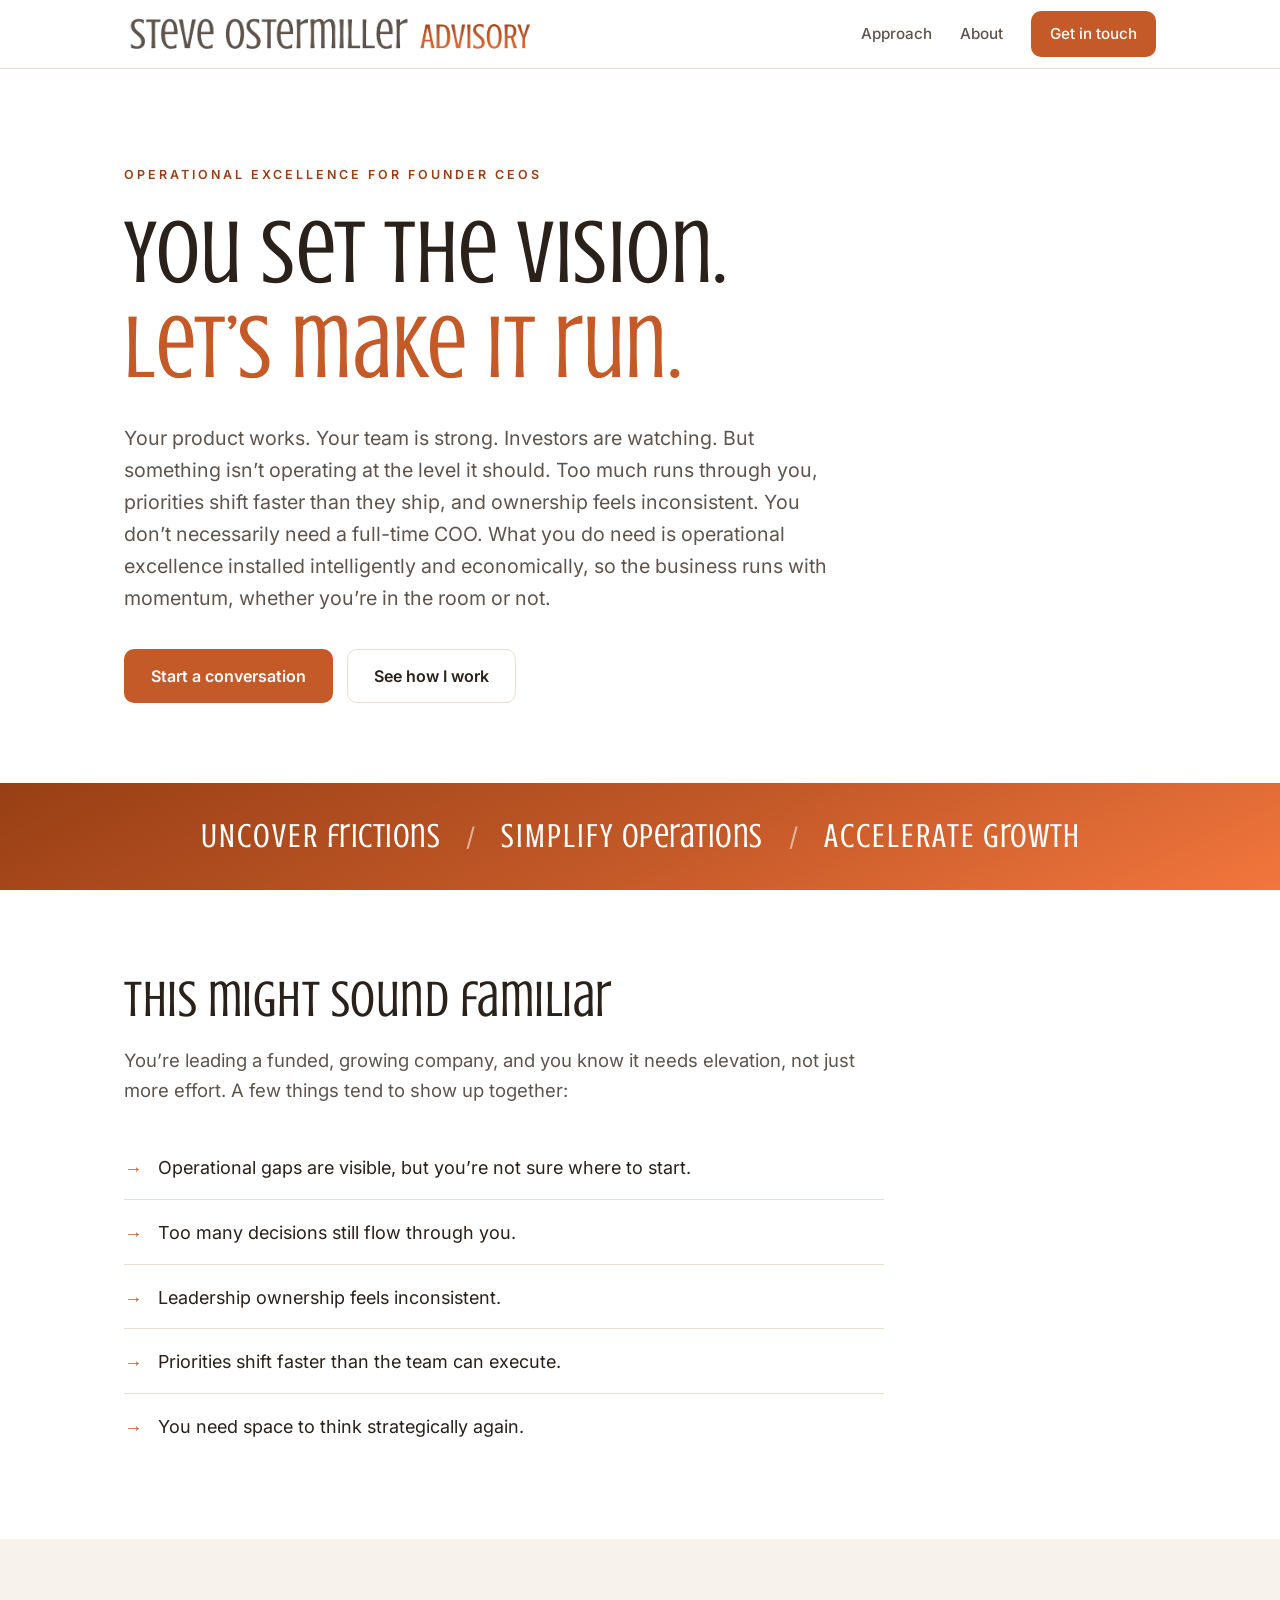
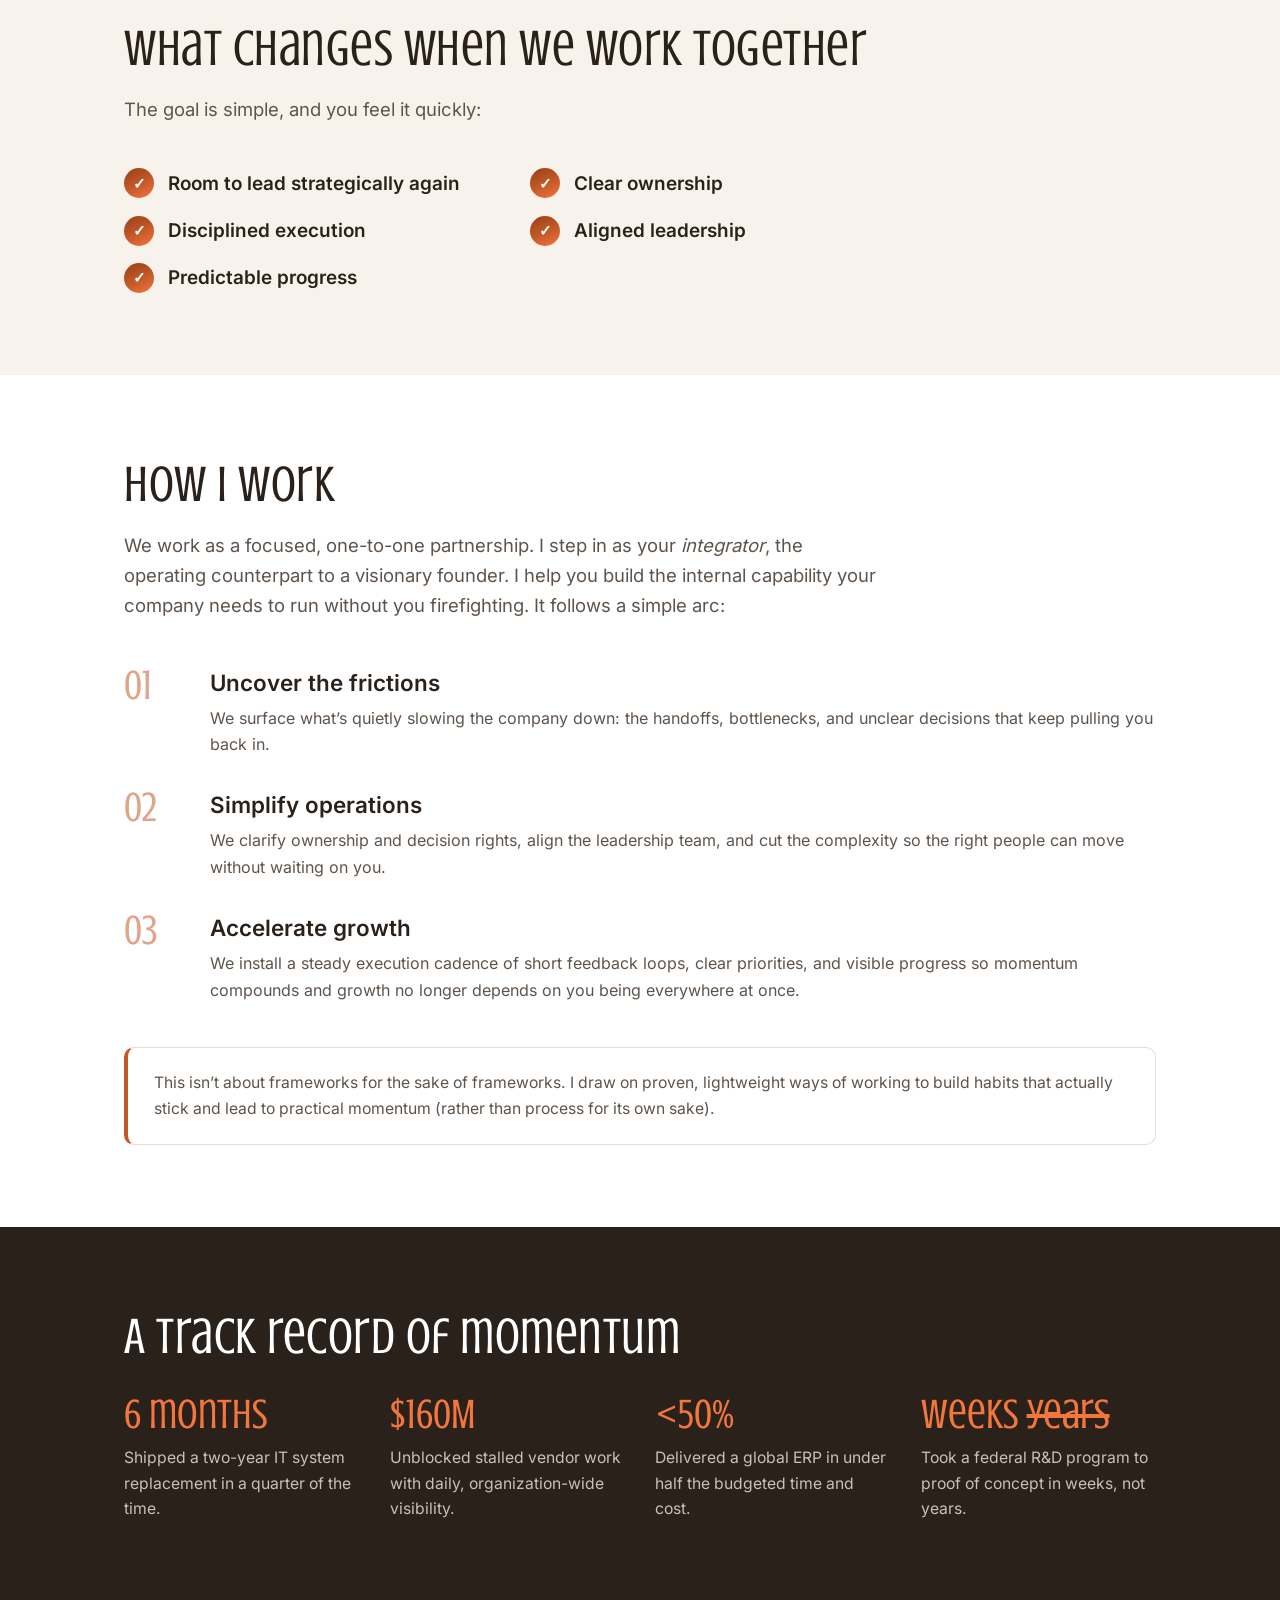
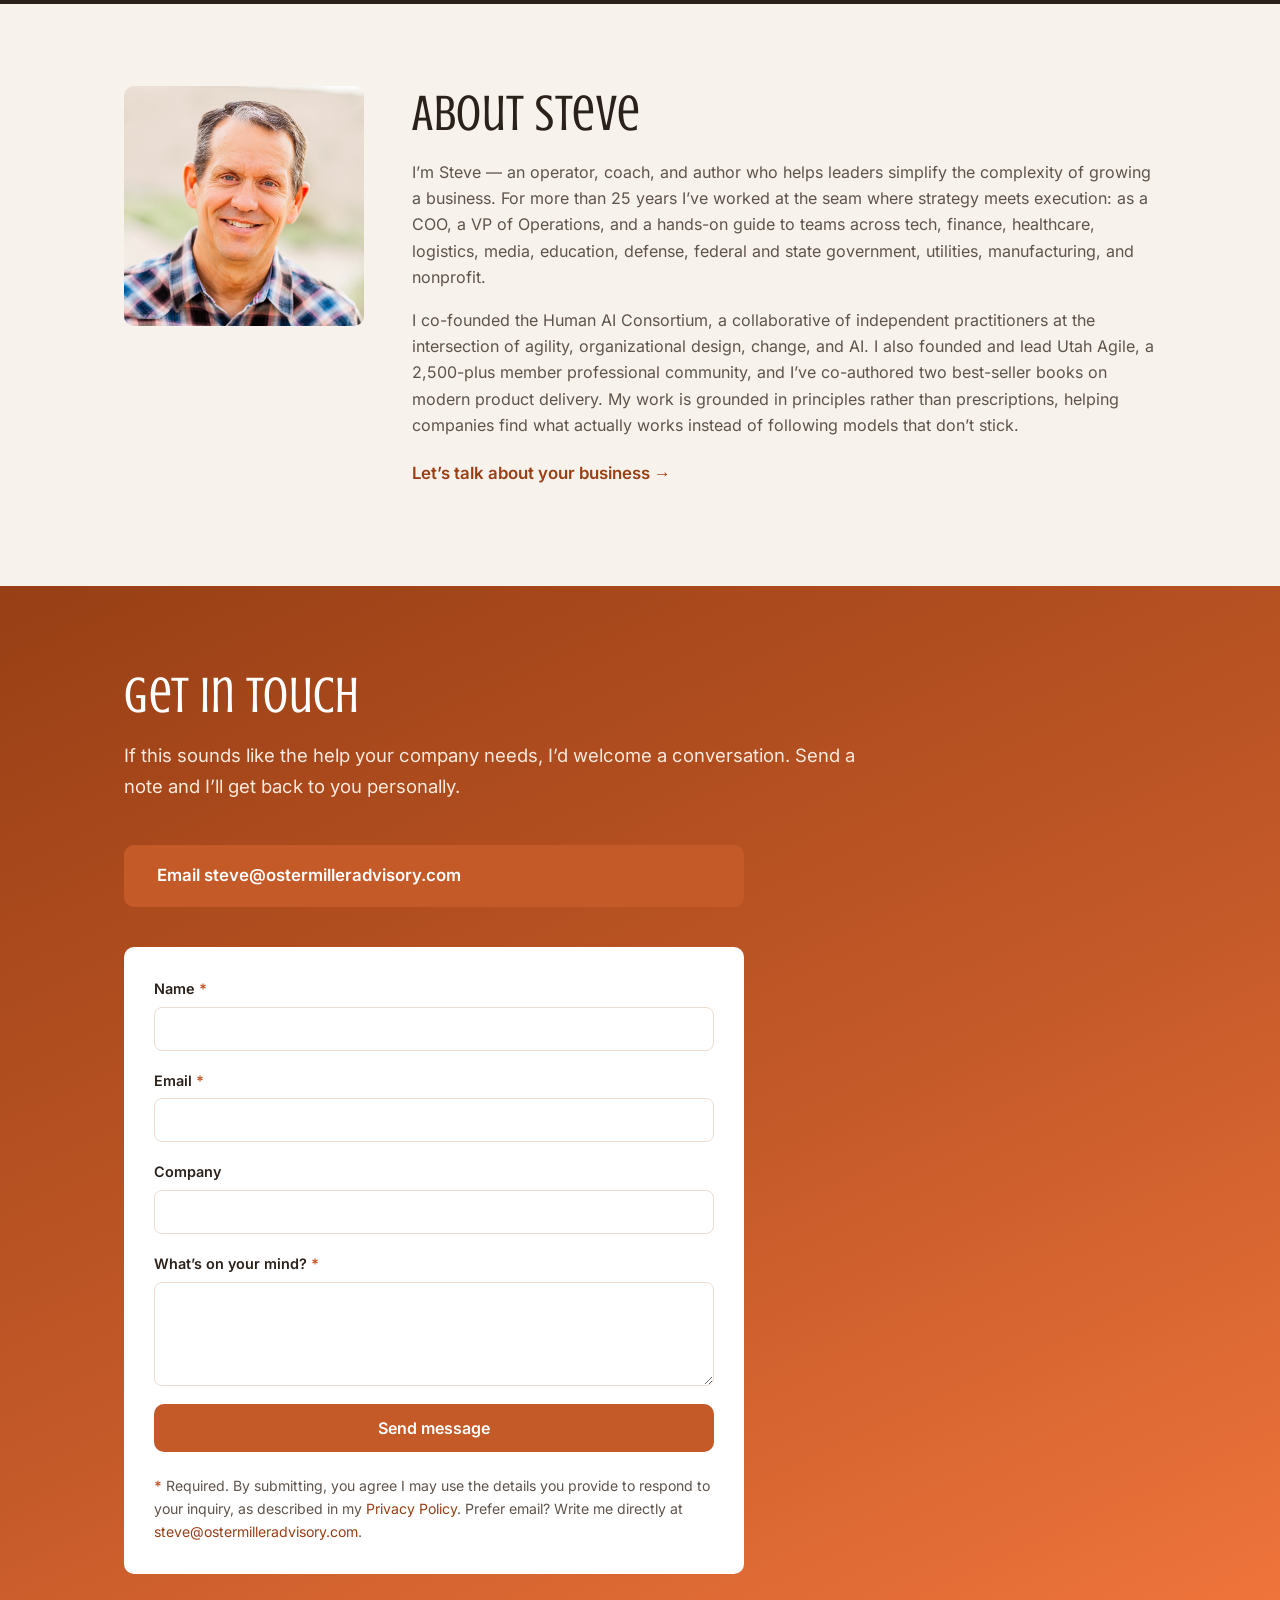
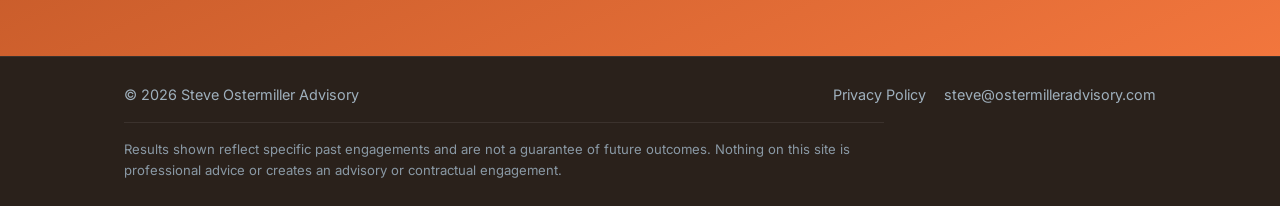
==== commit 98ac0401: "Keep Message field required (add its asterisk) Co-Authored-By: Claude Opus 4.8 <noreply@anthropic.co" ====
--- a/index.html
+++ b/index.html
@@ -245,8 +245,8 @@
             <input type="text" id="company" name="company">
           </div>
           <div class="field">
-            <label for="message">What&rsquo;s on your mind?</label>
-            <textarea id="message" name="message" rows="4"></textarea>
+            <label for="message">What&rsquo;s on your mind? <span class="req" aria-hidden="true">*</span></label>
+            <textarea id="message" name="message" rows="4" required></textarea>
           </div>
           <p id="form-status" class="form-status" role="status" aria-live="polite" hidden></p>
           <button class="btn btn--primary" type="submit">Send message</button>
